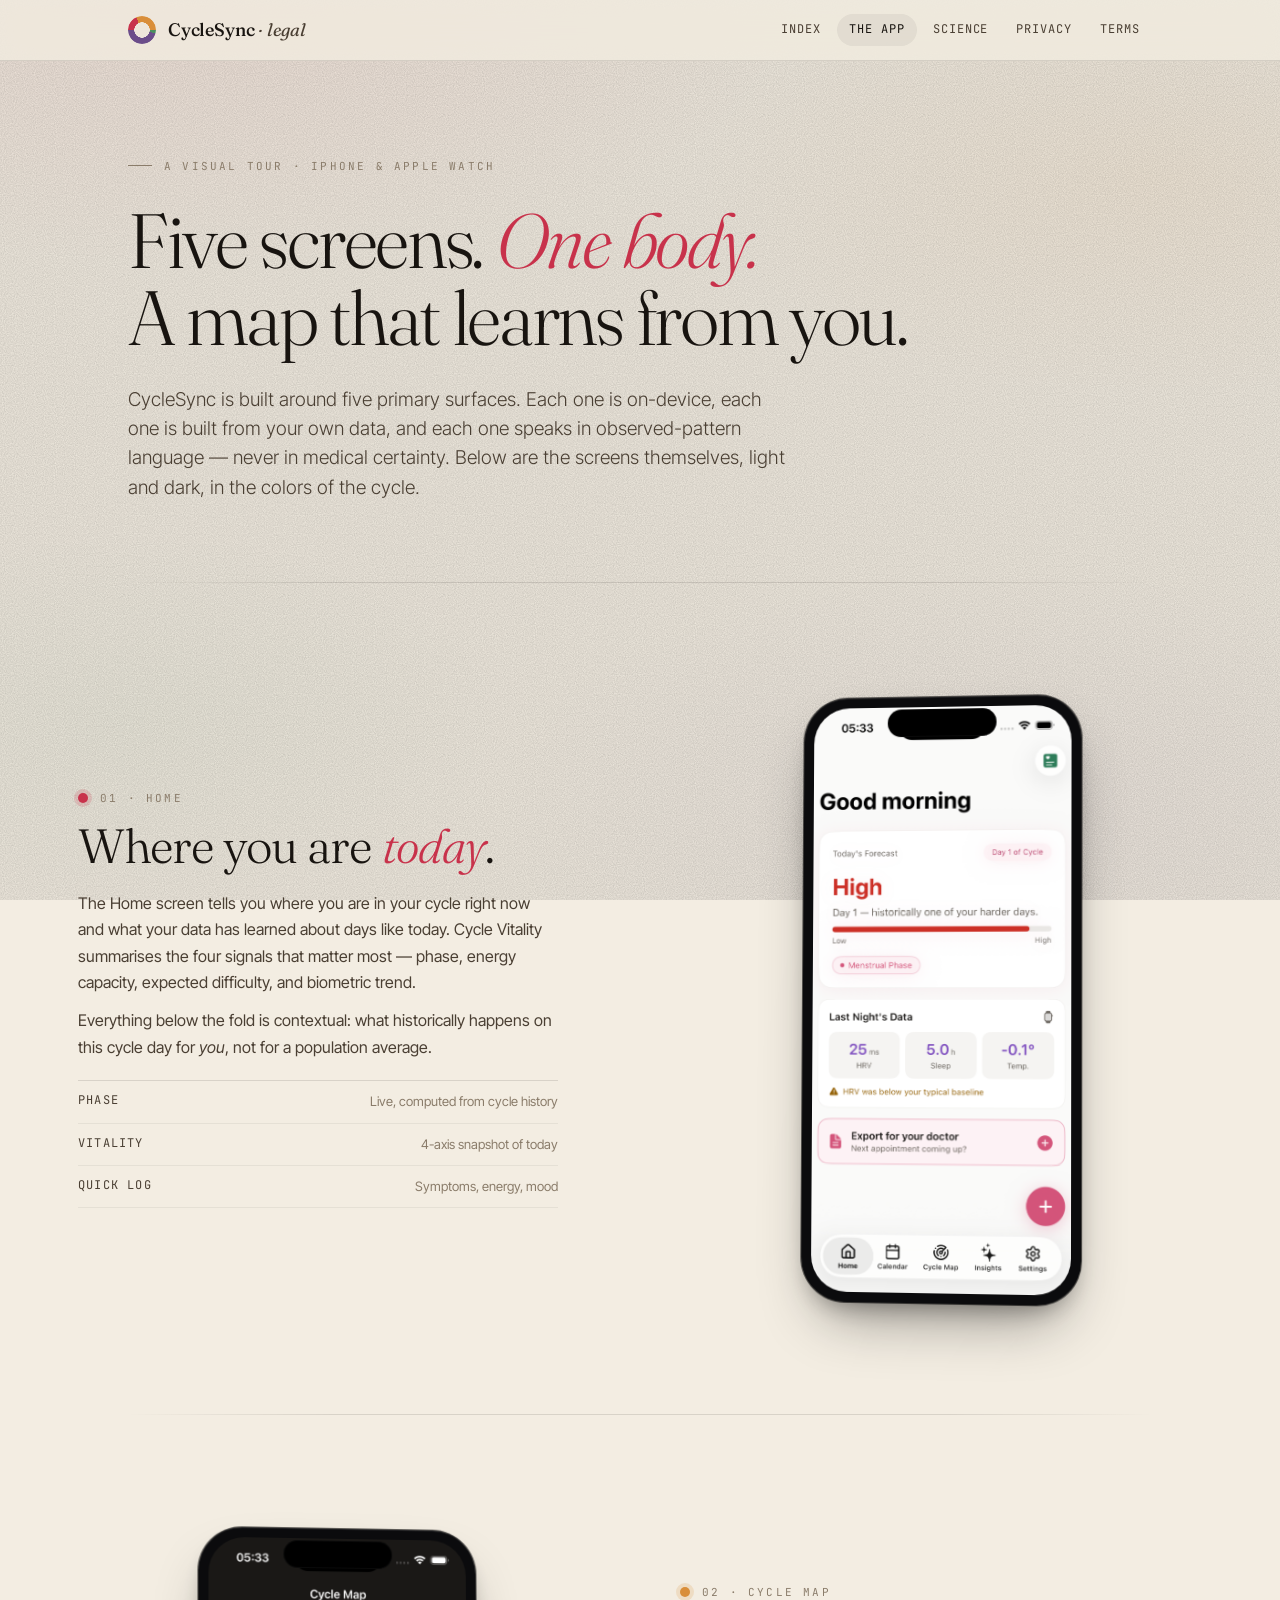
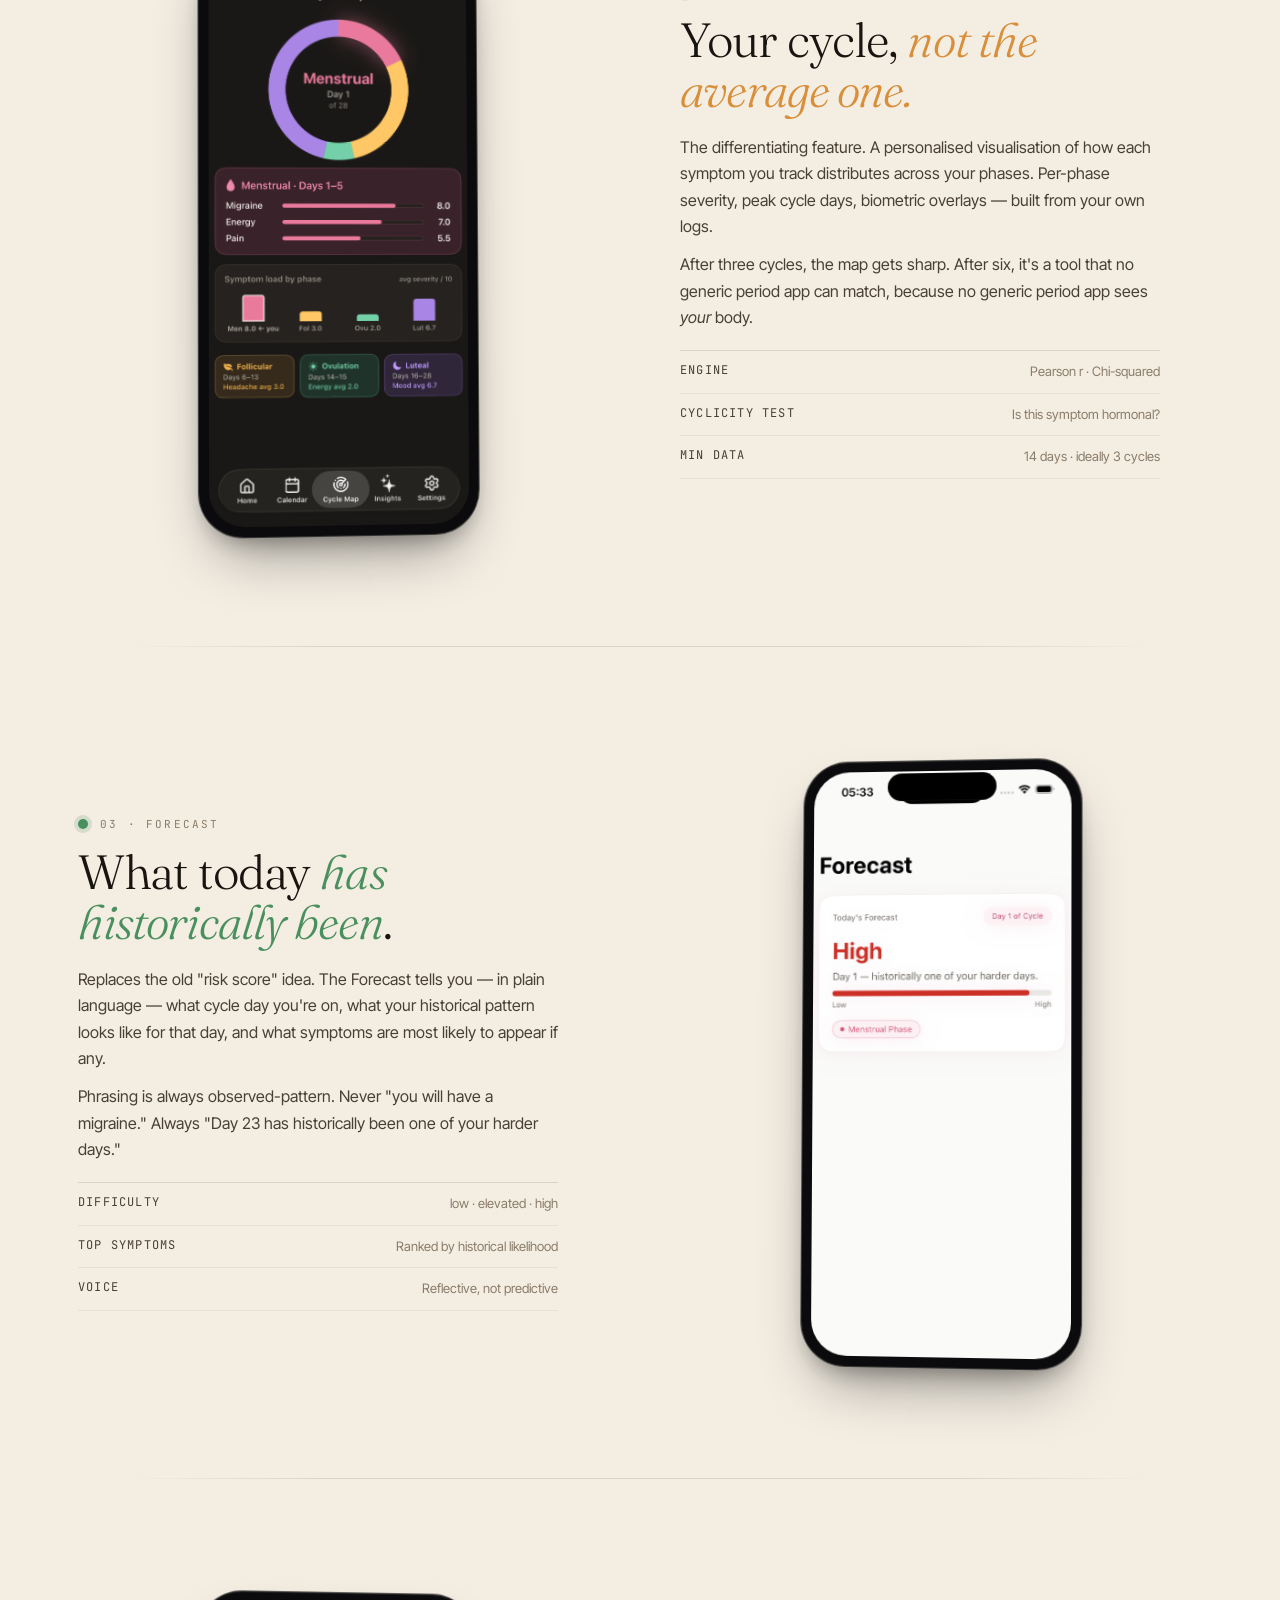
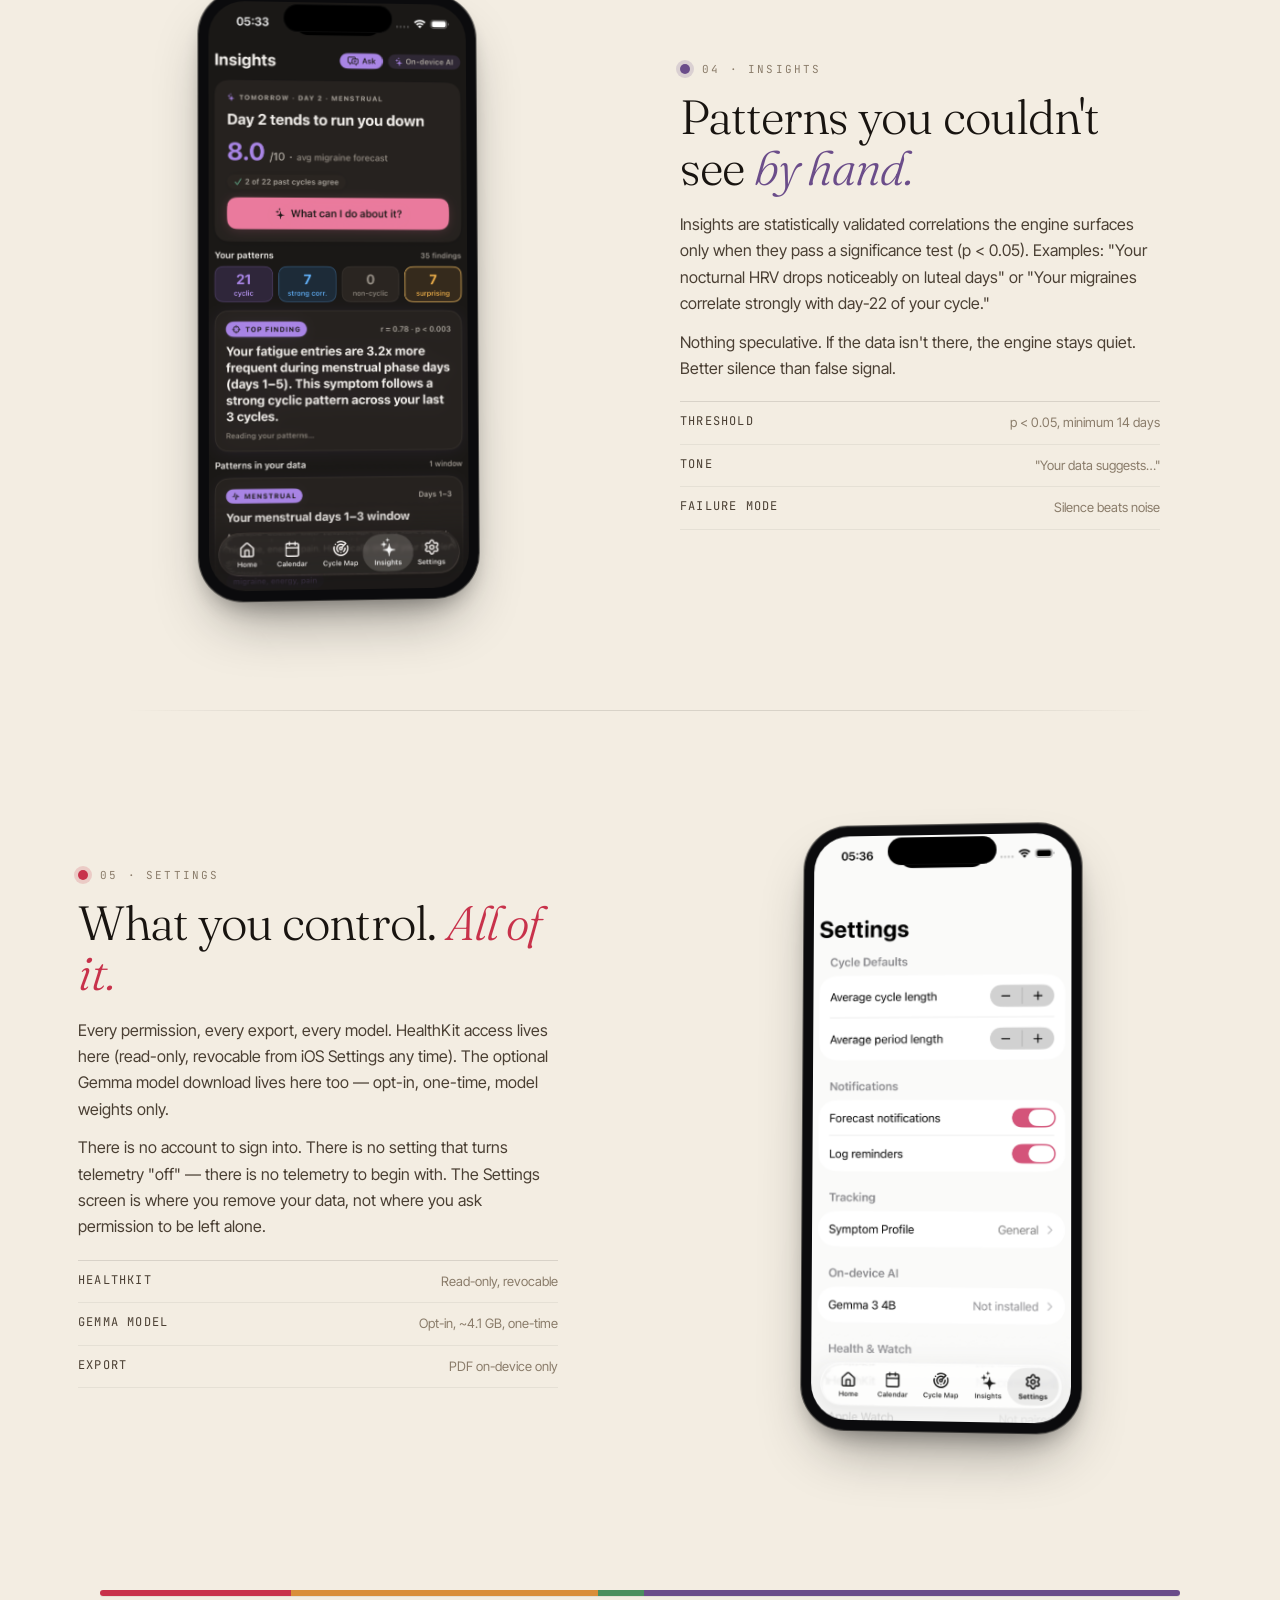
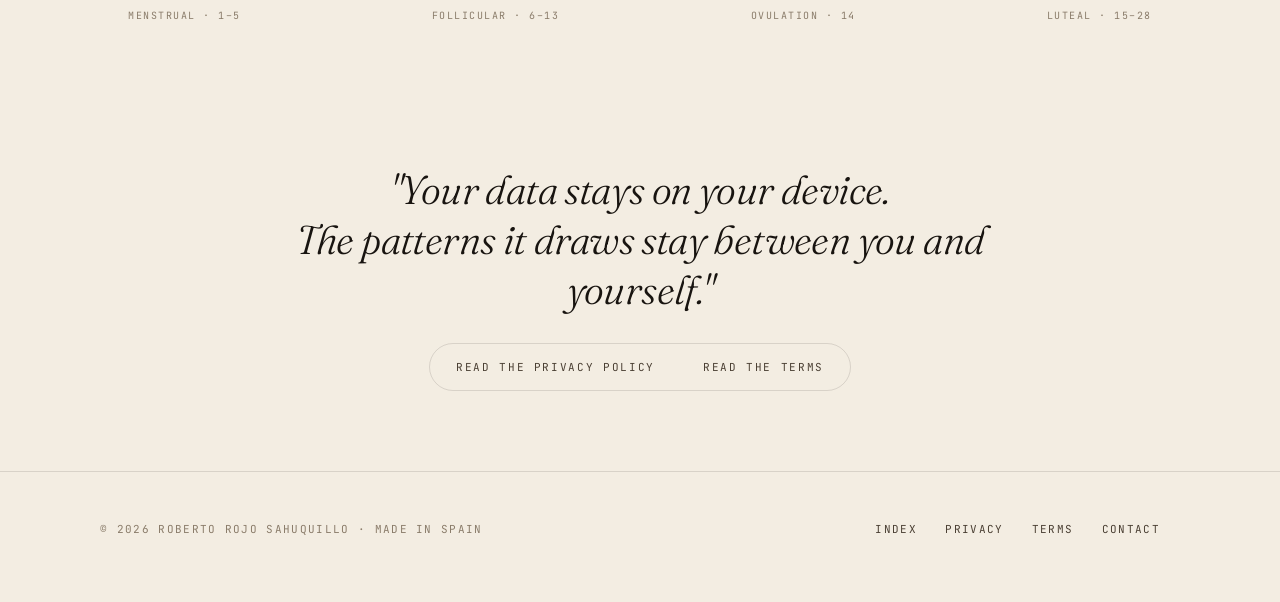
==== app/index.html @ a998978b "Add /app/ tour with screenshots and /science/ data page - /app/: 5 device-framed screens (Home, Cycl" ====
<!doctype html>
<html lang="en">
<head>
<meta charset="utf-8">
<meta name="viewport" content="width=device-width, initial-scale=1">
<title>The App · CycleSync</title>
<meta name="description" content="A visual tour of CycleSync — a private-by-default menstrual cycle wellness app for iPhone and Apple Watch. Home, Cycle Map, Forecast, Insights, Settings.">
<link rel="icon" href="data:image/svg+xml,%3Csvg xmlns='http://www.w3.org/2000/svg' viewBox='0 0 100 100'%3E%3Ccircle cx='50' cy='50' r='42' fill='none' stroke='%23c8324b' stroke-width='14' stroke-dasharray='66 198'/%3E%3C/svg%3E">
<link rel="stylesheet" href="../assets/style.css">
<style>
  /* page-local layout for the gallery */
  .app-hero {
    max-width: 1080px;
    margin: 0 auto;
    padding: 96px 28px 48px;
  }
  .app-hero h1 {
    font-family: var(--font-display);
    font-weight: 300;
    font-size: clamp(44px, 6vw, 80px);
    line-height: 1.0;
    letter-spacing: -0.03em;
    margin: 28px 0 28px;
  }
  .app-hero h1 em { font-style: italic; color: var(--accent); }
  .app-hero-lede {
    font-size: 19px;
    line-height: 1.55;
    color: var(--ink-soft);
    max-width: 660px;
    font-weight: 300;
  }

  /* Each screen block: text + device frame side-by-side, alternating */
  .screen-block {
    max-width: 1180px;
    margin: 0 auto;
    padding: 80px 28px;
    display: grid;
    grid-template-columns: 1fr 1fr;
    gap: 80px;
    align-items: center;
  }
  .screen-block.reverse .screen-text { order: 2; }
  .screen-block.reverse .screen-device { order: 1; }
  @media (max-width: 860px) {
    .screen-block, .screen-block.reverse {
      grid-template-columns: 1fr;
      gap: 40px;
      padding: 48px 28px;
    }
    .screen-block.reverse .screen-text,
    .screen-block.reverse .screen-device { order: unset; }
  }
  .screen-text { max-width: 480px; }
  .screen-num {
    font-family: var(--font-mono);
    font-size: 11px;
    text-transform: uppercase;
    letter-spacing: 0.2em;
    color: var(--ink-faint);
    margin-bottom: 14px;
    display: flex;
    align-items: center;
    gap: 12px;
  }
  .screen-num::before {
    content: '';
    width: 10px; height: 10px;
    border-radius: 50%;
    background: var(--phase, var(--accent));
    box-shadow: 0 0 0 4px color-mix(in srgb, var(--phase, var(--accent)) 18%, transparent);
  }
  .screen-text h2 {
    font-family: var(--font-display);
    font-weight: 300;
    font-size: clamp(32px, 4vw, 48px);
    line-height: 1.05;
    letter-spacing: -0.02em;
    margin-bottom: 18px;
    color: var(--ink);
  }
  .screen-text h2 em { font-style: italic; color: var(--phase, var(--accent)); }
  .screen-text p {
    color: var(--ink-soft);
    font-size: 16px;
    line-height: 1.65;
    margin-bottom: 12px;
  }
  .screen-text .feature-list {
    list-style: none;
    margin-top: 20px;
    padding: 0;
    border-top: 1px solid var(--rule);
  }
  .screen-text .feature-list li {
    padding: 10px 0;
    border-bottom: 1px solid var(--rule-soft);
    font-family: var(--font-mono);
    font-size: 12px;
    text-transform: uppercase;
    letter-spacing: 0.1em;
    color: var(--ink-soft);
    display: flex;
    justify-content: space-between;
    gap: 12px;
  }
  .screen-text .feature-list li span:last-child {
    color: var(--ink-faint);
    text-transform: none;
    letter-spacing: 0;
    font-family: var(--font-body);
    font-size: 13px;
    text-align: right;
  }

  /* iPhone-ish bezel — generated entirely with CSS, no asset dependency */
  .screen-device {
    display: flex;
    justify-content: center;
    perspective: 1800px;
  }
  .device-frame {
    --w: 280px;
    width: var(--w);
    aspect-ratio: 1179 / 2556;
    background: #0b0b0d;
    border-radius: 44px;
    padding: 10px;
    box-shadow:
      0 1px 0 rgba(255,255,255,0.08) inset,
      0 0 0 1px rgba(0,0,0,0.6),
      0 30px 60px -20px rgba(0,0,0,0.45),
      0 12px 24px -10px rgba(0,0,0,0.35);
    position: relative;
    transform: rotateY(-6deg) rotateX(2deg);
    transition: transform 0.6s cubic-bezier(.2,.8,.2,1);
  }
  .screen-block.reverse .device-frame {
    transform: rotateY(6deg) rotateX(2deg);
  }
  .device-frame:hover { transform: rotateY(0) rotateX(0) translateY(-4px); }
  .device-frame::before {
    content: '';
    position: absolute;
    top: 12px; left: 50%;
    transform: translateX(-50%);
    width: 110px; height: 28px;
    background: #000;
    border-radius: 999px;
    z-index: 2;
    box-shadow: 0 0 0 1px rgba(255,255,255,0.04) inset;
  }
  .device-frame img {
    width: 100%;
    height: 100%;
    border-radius: 36px;
    display: block;
    object-fit: cover;
  }
  @media (max-width: 600px) {
    .device-frame { --w: 220px; }
  }

  /* Section dividers */
  .section-divider {
    max-width: 1080px;
    margin: 32px auto;
    padding: 0 28px;
  }
  .section-divider .rule {
    height: 1px;
    background: linear-gradient(to right,
      transparent,
      var(--rule) 20%,
      var(--rule) 80%,
      transparent);
  }

  /* Closing card */
  .closing {
    max-width: 760px;
    margin: 80px auto 0;
    padding: 60px 28px 0;
    text-align: center;
  }
  .closing h2 {
    font-family: var(--font-display);
    font-weight: 300;
    font-style: italic;
    font-size: clamp(28px, 4vw, 40px);
    line-height: 1.25;
    letter-spacing: -0.015em;
    color: var(--ink);
    margin-bottom: 28px;
  }
  .closing .links {
    display: inline-flex;
    gap: 4px;
    border: 1px solid var(--rule);
    border-radius: 999px;
    padding: 4px;
  }
  .closing .links a {
    padding: 10px 22px;
    text-decoration: none;
    color: var(--ink-soft);
    font-family: var(--font-mono);
    font-size: 11px;
    text-transform: uppercase;
    letter-spacing: 0.15em;
    border-radius: 999px;
    transition: background 0.2s, color 0.2s;
  }
  .closing .links a:hover {
    background: var(--ink);
    color: var(--paper);
  }
</style>
</head>
<body>

<header class="topbar">
  <div class="topbar-inner">
    <a href="../" class="brand">
      <span class="brand-mark"></span>
      <span class="brand-name">CycleSync <em>· legal</em></span>
    </a>
    <nav class="topnav">
      <a href="../">Index</a>
      <a href="../app/" class="active">The App</a>
      <a href="../science/">Science</a>
      <a href="../privacy/">Privacy</a>
      <a href="../terms/">Terms</a>
    </nav>
  </div>
</header>

<main>

  <section class="app-hero">
    <div class="hero-eyebrow">A visual tour · iPhone &amp; Apple Watch</div>
    <h1>Five screens. <em>One body.</em><br>A map that learns from you.</h1>
    <p class="app-hero-lede">
      CycleSync is built around five primary surfaces. Each one is on-device, each one is built from your own data, and each one speaks in observed-pattern language — never in medical certainty. Below are the screens themselves, light and dark, in the colors of the cycle.
    </p>
  </section>

  <div class="section-divider"><div class="rule"></div></div>

  <!-- 01 HOME -->
  <section class="screen-block" style="--phase: var(--menstrual);">
    <div class="screen-text">
      <div class="screen-num">01 · Home</div>
      <h2>Where you are <em>today</em>.</h2>
      <p>
        The Home screen tells you where you are in your cycle right now and what your data has learned about days like today. Cycle Vitality summarises the four signals that matter most — phase, energy capacity, expected difficulty, and biometric trend.
      </p>
      <p>
        Everything below the fold is contextual: what historically happens on this cycle day for <em>you</em>, not for a population average.
      </p>
      <ul class="feature-list">
        <li><span>Phase</span><span>Live, computed from cycle history</span></li>
        <li><span>Vitality</span><span>4-axis snapshot of today</span></li>
        <li><span>Quick log</span><span>Symptoms, energy, mood</span></li>
      </ul>
    </div>
    <div class="screen-device">
      <div class="device-frame"><img src="../assets/screens/home-light.png" alt="CycleSync Home screen, light mode" loading="lazy"></div>
    </div>
  </section>

  <div class="section-divider"><div class="rule"></div></div>

  <!-- 02 CYCLE MAP -->
  <section class="screen-block reverse" style="--phase: var(--follicular);">
    <div class="screen-text">
      <div class="screen-num">02 · Cycle Map</div>
      <h2>Your cycle, <em>not the average one.</em></h2>
      <p>
        The differentiating feature. A personalised visualisation of how each symptom you track distributes across your phases. Per-phase severity, peak cycle days, biometric overlays — built from your own logs.
      </p>
      <p>
        After three cycles, the map gets sharp. After six, it's a tool that no generic period app can match, because no generic period app sees <em>your</em> body.
      </p>
      <ul class="feature-list">
        <li><span>Engine</span><span>Pearson r &middot; Chi-squared</span></li>
        <li><span>Cyclicity test</span><span>Is this symptom hormonal?</span></li>
        <li><span>Min data</span><span>14 days &middot; ideally 3 cycles</span></li>
      </ul>
    </div>
    <div class="screen-device">
      <div class="device-frame"><img src="../assets/screens/cyclemap-dark.png" alt="CycleSync Cycle Map, dark mode" loading="lazy"></div>
    </div>
  </section>

  <div class="section-divider"><div class="rule"></div></div>

  <!-- 03 FORECAST -->
  <section class="screen-block" style="--phase: var(--ovulation);">
    <div class="screen-text">
      <div class="screen-num">03 · Forecast</div>
      <h2>What today <em>has historically been</em>.</h2>
      <p>
        Replaces the old "risk score" idea. The Forecast tells you — in plain language — what cycle day you're on, what your historical pattern looks like for that day, and what symptoms are most likely to appear if any.
      </p>
      <p>
        Phrasing is always observed-pattern. Never "you will have a migraine." Always "Day 23 has historically been one of your harder days."
      </p>
      <ul class="feature-list">
        <li><span>Difficulty</span><span>low &middot; elevated &middot; high</span></li>
        <li><span>Top symptoms</span><span>Ranked by historical likelihood</span></li>
        <li><span>Voice</span><span>Reflective, not predictive</span></li>
      </ul>
    </div>
    <div class="screen-device">
      <div class="device-frame"><img src="../assets/screens/forecast-light.png" alt="CycleSync Forecast, light mode" loading="lazy"></div>
    </div>
  </section>

  <div class="section-divider"><div class="rule"></div></div>

  <!-- 04 INSIGHTS -->
  <section class="screen-block reverse" style="--phase: var(--luteal);">
    <div class="screen-text">
      <div class="screen-num">04 · Insights</div>
      <h2>Patterns you couldn't see <em>by hand.</em></h2>
      <p>
        Insights are statistically validated correlations the engine surfaces only when they pass a significance test (p &lt; 0.05). Examples: "Your nocturnal HRV drops noticeably on luteal days" or "Your migraines correlate strongly with day-22 of your cycle."
      </p>
      <p>
        Nothing speculative. If the data isn't there, the engine stays quiet. Better silence than false signal.
      </p>
      <ul class="feature-list">
        <li><span>Threshold</span><span>p &lt; 0.05, minimum 14 days</span></li>
        <li><span>Tone</span><span>"Your data suggests…"</span></li>
        <li><span>Failure mode</span><span>Silence beats noise</span></li>
      </ul>
    </div>
    <div class="screen-device">
      <div class="device-frame"><img src="../assets/screens/insights-dark.png" alt="CycleSync Insights, dark mode" loading="lazy"></div>
    </div>
  </section>

  <div class="section-divider"><div class="rule"></div></div>

  <!-- 05 SETTINGS -->
  <section class="screen-block" style="--phase: var(--menstrual);">
    <div class="screen-text">
      <div class="screen-num">05 · Settings</div>
      <h2>What you control. <em>All of it.</em></h2>
      <p>
        Every permission, every export, every model. HealthKit access lives here (read-only, revocable from iOS Settings any time). The optional Gemma model download lives here too — opt-in, one-time, model weights only.
      </p>
      <p>
        There is no account to sign into. There is no setting that turns telemetry "off" — there is no telemetry to begin with. The Settings screen is where you remove your data, not where you ask permission to be left alone.
      </p>
      <ul class="feature-list">
        <li><span>HealthKit</span><span>Read-only, revocable</span></li>
        <li><span>Gemma model</span><span>Opt-in, ~4.1 GB, one-time</span></li>
        <li><span>Export</span><span>PDF on-device only</span></li>
      </ul>
    </div>
    <div class="screen-device">
      <div class="device-frame"><img src="../assets/screens/settings-light.png" alt="CycleSync Settings, light mode" loading="lazy"></div>
    </div>
  </section>

  <div class="phase-strip" style="max-width: 1080px; margin: 80px auto 0;">
    <span title="Menstrual"></span>
    <span title="Follicular"></span>
    <span title="Ovulation"></span>
    <span title="Luteal"></span>
  </div>
  <div class="phase-legend" style="max-width: 1080px; margin: 12px auto 0; padding: 0 28px;">
    <span>Menstrual · 1–5</span>
    <span>Follicular · 6–13</span>
    <span>Ovulation · 14</span>
    <span>Luteal · 15–28</span>
  </div>

  <section class="closing">
    <h2>"Your data stays on your device. <br>The patterns it draws stay between you and yourself."</h2>
    <div class="links">
      <a href="../privacy/">Read the Privacy Policy</a>
      <a href="../terms/">Read the Terms</a>
    </div>
  </section>

</main>

<footer class="site-footer">
  <div class="footer-inner">
    <div>&copy; 2026 Roberto Rojo Sahuquillo &middot; Made in Spain</div>
    <div>
      <a href="../">Index</a>
      <a href="../privacy/">Privacy</a>
      <a href="../terms/">Terms</a>
      <a href="mailto:rrojo.va@gmail.com">Contact</a>
    </div>
  </div>
</footer>

</body>
</html>
---- assets/style.css ----
/* ─────────────────────────────────────────────────────────
   CycleSync Legal — editorial cycle aesthetic
   Fraunces (display) · Inter Tight (body) · JBM (mono)
   Phase palette: menstrual / follicular / ovulation / luteal
   ───────────────────────────────────────────────────────── */

@import url('https://fonts.googleapis.com/css2?family=Fraunces:ital,opsz,wght@0,9..144,300;0,9..144,400;0,9..144,500;0,9..144,700;1,9..144,400&family=Inter+Tight:wght@300;400;500;600&family=JetBrains+Mono:wght@400;500&display=swap');

:root {
  /* Phase palette */
  --menstrual: #c8324b;
  --follicular: #d98e3a;
  --ovulation: #4a8f5e;
  --luteal: #6b4d8a;

  /* Paper */
  --paper: #f3ede2;
  --paper-deep: #ebe2d2;
  --ink: #181410;
  --ink-soft: #4a3f33;
  --ink-faint: #8a7c6a;
  --rule: rgba(24, 20, 16, 0.12);
  --rule-soft: rgba(24, 20, 16, 0.06);

  /* Accent */
  --accent: var(--menstrual);
  --highlight: rgba(200, 50, 75, 0.08);

  --font-display: 'Fraunces', 'Times New Roman', serif;
  --font-body: 'Inter Tight', system-ui, sans-serif;
  --font-mono: 'JetBrains Mono', 'SF Mono', Menlo, monospace;

  --maxw: 720px;
}

@media (prefers-color-scheme: dark) {
  :root {
    --paper: #15110d;
    --paper-deep: #0f0c09;
    --ink: #f3ede2;
    --ink-soft: #c9bfae;
    --ink-faint: #7d7062;
    --rule: rgba(243, 237, 226, 0.14);
    --rule-soft: rgba(243, 237, 226, 0.06);
    --highlight: rgba(216, 142, 58, 0.12);
    --accent: #e8a063;
  }
}

* { box-sizing: border-box; margin: 0; padding: 0; }

html { scroll-behavior: smooth; -webkit-text-size-adjust: 100%; }

body {
  font-family: var(--font-body);
  font-weight: 400;
  font-size: 17px;
  line-height: 1.65;
  color: var(--ink);
  background: var(--paper);
  background-image:
    radial-gradient(ellipse 80% 50% at 15% 0%, rgba(200, 50, 75, 0.06), transparent 60%),
    radial-gradient(ellipse 60% 40% at 90% 20%, rgba(217, 142, 58, 0.06), transparent 60%),
    radial-gradient(ellipse 70% 45% at 80% 90%, rgba(107, 77, 138, 0.05), transparent 60%),
    radial-gradient(ellipse 50% 35% at 10% 80%, rgba(74, 143, 94, 0.04), transparent 60%);
  background-attachment: fixed;
  min-height: 100vh;
  overflow-x: hidden;
  position: relative;
}

/* paper grain */
body::before {
  content: '';
  position: fixed;
  inset: 0;
  pointer-events: none;
  z-index: 1;
  opacity: 0.35;
  background-image: url("data:image/svg+xml;utf8,<svg xmlns='http://www.w3.org/2000/svg' width='160' height='160'><filter id='n'><feTurbulence type='fractalNoise' baseFrequency='0.9' numOctaves='2' stitchTiles='stitch'/><feColorMatrix values='0 0 0 0 0 0 0 0 0 0 0 0 0 0 0 0 0 0 0.5 0'/></filter><rect width='100%' height='100%' filter='url(%23n)'/></svg>");
  mix-blend-mode: multiply;
}

@media (prefers-color-scheme: dark) {
  body::before { mix-blend-mode: screen; opacity: 0.25; }
}

main, header, footer { position: relative; z-index: 2; }

/* ─── Top bar ─── */
.topbar {
  position: sticky;
  top: 0;
  z-index: 10;
  backdrop-filter: blur(12px) saturate(140%);
  -webkit-backdrop-filter: blur(12px) saturate(140%);
  background: color-mix(in srgb, var(--paper) 78%, transparent);
  border-bottom: 1px solid var(--rule);
}
.topbar-inner {
  max-width: 1080px;
  margin: 0 auto;
  padding: 14px 28px;
  display: flex;
  align-items: center;
  justify-content: space-between;
  gap: 24px;
}
.brand {
  display: flex;
  align-items: center;
  gap: 12px;
  text-decoration: none;
  color: var(--ink);
}
.brand-mark {
  width: 28px;
  height: 28px;
  position: relative;
  display: inline-flex;
  align-items: center;
  justify-content: center;
}
.brand-mark::before {
  content: '';
  position: absolute;
  inset: 0;
  border-radius: 50%;
  background: conic-gradient(
    from -90deg,
    var(--menstrual) 0% 18%,
    var(--follicular) 18% 50%,
    var(--ovulation) 50% 54%,
    var(--luteal) 54% 100%
  );
  -webkit-mask: radial-gradient(circle, transparent 38%, #000 40%);
          mask: radial-gradient(circle, transparent 38%, #000 40%);
}
.brand-name {
  font-family: var(--font-display);
  font-weight: 500;
  font-size: 18px;
  letter-spacing: -0.01em;
}
.brand-name em {
  font-style: italic;
  font-weight: 400;
  color: var(--ink-soft);
}
.topnav {
  display: flex;
  gap: 4px;
  font-family: var(--font-mono);
  font-size: 12px;
  text-transform: uppercase;
  letter-spacing: 0.08em;
}
.topnav a {
  color: var(--ink-soft);
  text-decoration: none;
  padding: 6px 12px;
  border-radius: 999px;
  transition: background 0.2s, color 0.2s;
}
.topnav a:hover { color: var(--ink); background: var(--rule-soft); }
.topnav a.active {
  color: var(--ink);
  background: var(--rule-soft);
}

/* ─── Hero (index only) ─── */
.hero {
  max-width: 1080px;
  margin: 0 auto;
  padding: 120px 28px 80px;
  position: relative;
}
.hero-eyebrow {
  font-family: var(--font-mono);
  font-size: 11px;
  text-transform: uppercase;
  letter-spacing: 0.2em;
  color: var(--ink-faint);
  margin-bottom: 28px;
  display: flex;
  align-items: center;
  gap: 12px;
}
.hero-eyebrow::before {
  content: '';
  width: 24px;
  height: 1px;
  background: var(--ink-faint);
  display: inline-block;
}
.hero h1 {
  font-family: var(--font-display);
  font-weight: 300;
  font-size: clamp(48px, 7vw, 96px);
  line-height: 0.98;
  letter-spacing: -0.035em;
  color: var(--ink);
  margin-bottom: 32px;
  font-variation-settings: 'opsz' 144;
}
.hero h1 em {
  font-style: italic;
  font-weight: 400;
  color: var(--accent);
}
.hero-lede {
  font-size: 21px;
  line-height: 1.5;
  color: var(--ink-soft);
  max-width: 640px;
  font-weight: 300;
  margin-bottom: 56px;
}

.doc-grid {
  display: grid;
  grid-template-columns: repeat(2, 1fr);
  gap: 1px;
  background: var(--rule);
  border: 1px solid var(--rule);
  border-radius: 4px;
  overflow: hidden;
}
@media (max-width: 720px) {
  .doc-grid { grid-template-columns: 1fr; }
}
.doc-card {
  background: var(--paper);
  padding: 36px 32px;
  text-decoration: none;
  color: var(--ink);
  display: flex;
  flex-direction: column;
  gap: 14px;
  position: relative;
  transition: background 0.25s;
}
.doc-card:hover { background: var(--paper-deep); }
.doc-card:hover .doc-arrow { transform: translateX(4px); }
.doc-num {
  font-family: var(--font-mono);
  font-size: 11px;
  letter-spacing: 0.15em;
  color: var(--ink-faint);
  text-transform: uppercase;
}
.doc-title {
  font-family: var(--font-display);
  font-weight: 400;
  font-size: 32px;
  line-height: 1.05;
  letter-spacing: -0.02em;
}
.doc-title em { font-style: italic; color: var(--accent); }
.doc-desc {
  font-size: 14px;
  color: var(--ink-soft);
  margin-top: 4px;
  line-height: 1.55;
}
.doc-arrow {
  font-family: var(--font-mono);
  font-size: 12px;
  margin-top: 8px;
  color: var(--accent);
  transition: transform 0.25s;
  display: inline-block;
  letter-spacing: 0.1em;
  text-transform: uppercase;
}

/* phase strip */
.phase-strip {
  display: flex;
  height: 6px;
  margin: 80px 0 0;
  border-radius: 999px;
  overflow: hidden;
  box-shadow: 0 1px 0 var(--rule-soft);
}
.phase-strip span { flex: 1; }
.phase-strip span:nth-child(1) { background: var(--menstrual); flex: 5; }
.phase-strip span:nth-child(2) { background: var(--follicular); flex: 8; }
.phase-strip span:nth-child(3) { background: var(--ovulation); flex: 1.2; }
.phase-strip span:nth-child(4) { background: var(--luteal); flex: 14; }
.phase-legend {
  display: flex;
  justify-content: space-between;
  font-family: var(--font-mono);
  font-size: 10px;
  letter-spacing: 0.15em;
  text-transform: uppercase;
  color: var(--ink-faint);
  margin-top: 12px;
}

/* ─── Document layout ─── */
.doc-shell {
  max-width: 1080px;
  margin: 0 auto;
  padding: 64px 28px 120px;
  display: grid;
  grid-template-columns: 220px minmax(0, 1fr);
  gap: 64px;
}
@media (max-width: 900px) {
  .doc-shell { grid-template-columns: 1fr; gap: 32px; padding-top: 40px; }
  .doc-toc { position: static; max-height: none; }
}

.doc-header {
  grid-column: 1 / -1;
  border-bottom: 1px solid var(--rule);
  padding-bottom: 36px;
  margin-bottom: 24px;
  display: flex;
  align-items: flex-end;
  justify-content: space-between;
  gap: 24px;
  flex-wrap: wrap;
}
.doc-header-left { flex: 1; min-width: 280px; }
.doc-kicker {
  font-family: var(--font-mono);
  font-size: 11px;
  letter-spacing: 0.2em;
  text-transform: uppercase;
  color: var(--ink-faint);
  margin-bottom: 18px;
}
.doc-h1 {
  font-family: var(--font-display);
  font-weight: 300;
  font-size: clamp(40px, 6vw, 72px);
  line-height: 1.0;
  letter-spacing: -0.03em;
  color: var(--ink);
}
.doc-h1 em { font-style: italic; color: var(--accent); }

.doc-meta {
  font-family: var(--font-mono);
  font-size: 11px;
  color: var(--ink-faint);
  text-transform: uppercase;
  letter-spacing: 0.12em;
  text-align: right;
  line-height: 1.8;
}
.doc-meta strong { color: var(--ink-soft); font-weight: 500; }

/* lang tabs */
.lang-tabs {
  display: inline-flex;
  border: 1px solid var(--rule);
  border-radius: 999px;
  padding: 3px;
  background: color-mix(in srgb, var(--paper) 90%, transparent);
  margin-top: 24px;
  font-family: var(--font-mono);
  font-size: 11px;
  letter-spacing: 0.12em;
  text-transform: uppercase;
}
.lang-tabs button {
  background: transparent;
  border: 0;
  padding: 8px 18px;
  border-radius: 999px;
  color: var(--ink-faint);
  cursor: pointer;
  font: inherit;
  letter-spacing: inherit;
  text-transform: inherit;
  transition: background 0.2s, color 0.2s;
}
.lang-tabs button.active {
  background: var(--ink);
  color: var(--paper);
}
.lang-tabs button:not(.active):hover { color: var(--ink); }

/* TOC */
.doc-toc {
  position: sticky;
  top: 90px;
  align-self: start;
  max-height: calc(100vh - 110px);
  overflow-y: auto;
  font-size: 13px;
  border-left: 1px solid var(--rule);
  padding-left: 18px;
}
.doc-toc h4 {
  font-family: var(--font-mono);
  font-size: 10px;
  letter-spacing: 0.2em;
  text-transform: uppercase;
  color: var(--ink-faint);
  margin-bottom: 16px;
  font-weight: 500;
}
.doc-toc ol {
  list-style: none;
  counter-reset: toc;
}
.doc-toc li { counter-increment: toc; margin-bottom: 8px; }
.doc-toc a {
  color: var(--ink-soft);
  text-decoration: none;
  display: flex;
  gap: 10px;
  line-height: 1.4;
  padding: 4px 0;
  transition: color 0.2s;
}
.doc-toc a::before {
  content: counter(toc, decimal-leading-zero);
  font-family: var(--font-mono);
  font-size: 10px;
  color: var(--ink-faint);
  flex-shrink: 0;
  padding-top: 2px;
}
.doc-toc a:hover { color: var(--accent); }

/* article body */
.doc-body {
  max-width: var(--maxw);
  font-size: 17px;
  line-height: 1.7;
  color: var(--ink-soft);
}

.lang-section { display: none; }
.lang-section.active { display: block; }

.doc-body h2 {
  font-family: var(--font-display);
  font-weight: 400;
  font-size: 14px;
  letter-spacing: 0.25em;
  text-transform: uppercase;
  color: var(--ink-faint);
  margin: 56px 0 24px;
  padding-bottom: 12px;
  border-bottom: 1px solid var(--rule);
  font-style: italic;
}
.doc-body h2:first-child { margin-top: 0; }

.doc-body h3 {
  font-family: var(--font-display);
  font-weight: 400;
  font-size: 28px;
  line-height: 1.2;
  letter-spacing: -0.015em;
  color: var(--ink);
  margin: 48px 0 18px;
  scroll-margin-top: 100px;
  display: flex;
  align-items: baseline;
  gap: 16px;
}
.doc-body h3 .num {
  font-family: var(--font-mono);
  font-size: 12px;
  font-weight: 500;
  color: var(--accent);
  letter-spacing: 0.05em;
  flex-shrink: 0;
  width: 32px;
  text-align: right;
}

.doc-body p {
  margin-bottom: 18px;
}
.doc-body p:first-of-type::first-letter {
  display: none;
}

/* Drop cap on first paragraph after each h3 */
.doc-body h3 + p::first-letter {
  font-family: var(--font-display);
  font-weight: 400;
  font-style: italic;
  font-size: 3.6em;
  line-height: 0.85;
  float: left;
  padding: 6px 10px 0 0;
  color: var(--accent);
}

.doc-body ul {
  list-style: none;
  margin: 18px 0 24px;
  padding: 0;
}
.doc-body ul li {
  position: relative;
  padding-left: 24px;
  margin-bottom: 10px;
}
.doc-body ul li::before {
  content: '';
  position: absolute;
  left: 0;
  top: 12px;
  width: 12px;
  height: 1px;
  background: var(--accent);
}

.doc-body code, .doc-body p code {
  font-family: var(--font-mono);
  font-size: 0.88em;
  background: var(--highlight);
  padding: 2px 7px;
  border-radius: 3px;
  color: var(--ink);
  word-break: break-all;
}

.doc-body hr {
  border: 0;
  height: 1px;
  background: var(--rule);
  margin: 64px 0;
}

/* footnote box callout (used for medical disclaimer) */
.doc-body .callout {
  border-left: 2px solid var(--accent);
  padding: 16px 0 16px 22px;
  margin: 32px 0;
  font-style: italic;
  color: var(--ink-soft);
  background: linear-gradient(to right, var(--highlight), transparent);
}

/* ─── Footer ─── */
.site-footer {
  border-top: 1px solid var(--rule);
  padding: 48px 28px 64px;
  margin-top: 80px;
}
.footer-inner {
  max-width: 1080px;
  margin: 0 auto;
  display: flex;
  justify-content: space-between;
  align-items: center;
  flex-wrap: wrap;
  gap: 24px;
  font-family: var(--font-mono);
  font-size: 11px;
  text-transform: uppercase;
  letter-spacing: 0.12em;
  color: var(--ink-faint);
}
.footer-inner a {
  color: var(--ink-soft);
  text-decoration: none;
  margin-right: 20px;
  transition: color 0.2s;
}
.footer-inner a:hover { color: var(--accent); }

/* selection */
::selection { background: var(--accent); color: var(--paper); }

/* hover micro */
@media (hover: hover) {
  .doc-card::after {
    content: '';
    position: absolute;
    left: 0;
    bottom: 0;
    height: 2px;
    width: 0;
    background: var(--accent);
    transition: width 0.4s ease;
  }
  .doc-card:hover::after { width: 100%; }
}

/* Page intro animation */
@keyframes rise {
  from { opacity: 0; transform: translateY(12px); }
  to { opacity: 1; transform: translateY(0); }
}
.hero > * { animation: rise 0.7s ease both; }
.hero > *:nth-child(1) { animation-delay: 0.05s; }
.hero > *:nth-child(2) { animation-delay: 0.15s; }
.hero > *:nth-child(3) { animation-delay: 0.25s; }
.hero > *:nth-child(4) { animation-delay: 0.35s; }
.hero > *:nth-child(5) { animation-delay: 0.45s; }

.doc-header > * { animation: rise 0.6s ease both; }
.doc-body { animation: rise 0.7s ease both; animation-delay: 0.15s; }
.doc-toc { animation: rise 0.7s ease both; animation-delay: 0.2s; }

@media (prefers-reduced-motion: reduce) {
  *, *::before, *::after {
    animation-duration: 0.01ms !important;
    transition-duration: 0.01ms !important;
    scroll-behavior: auto !important;
  }
}
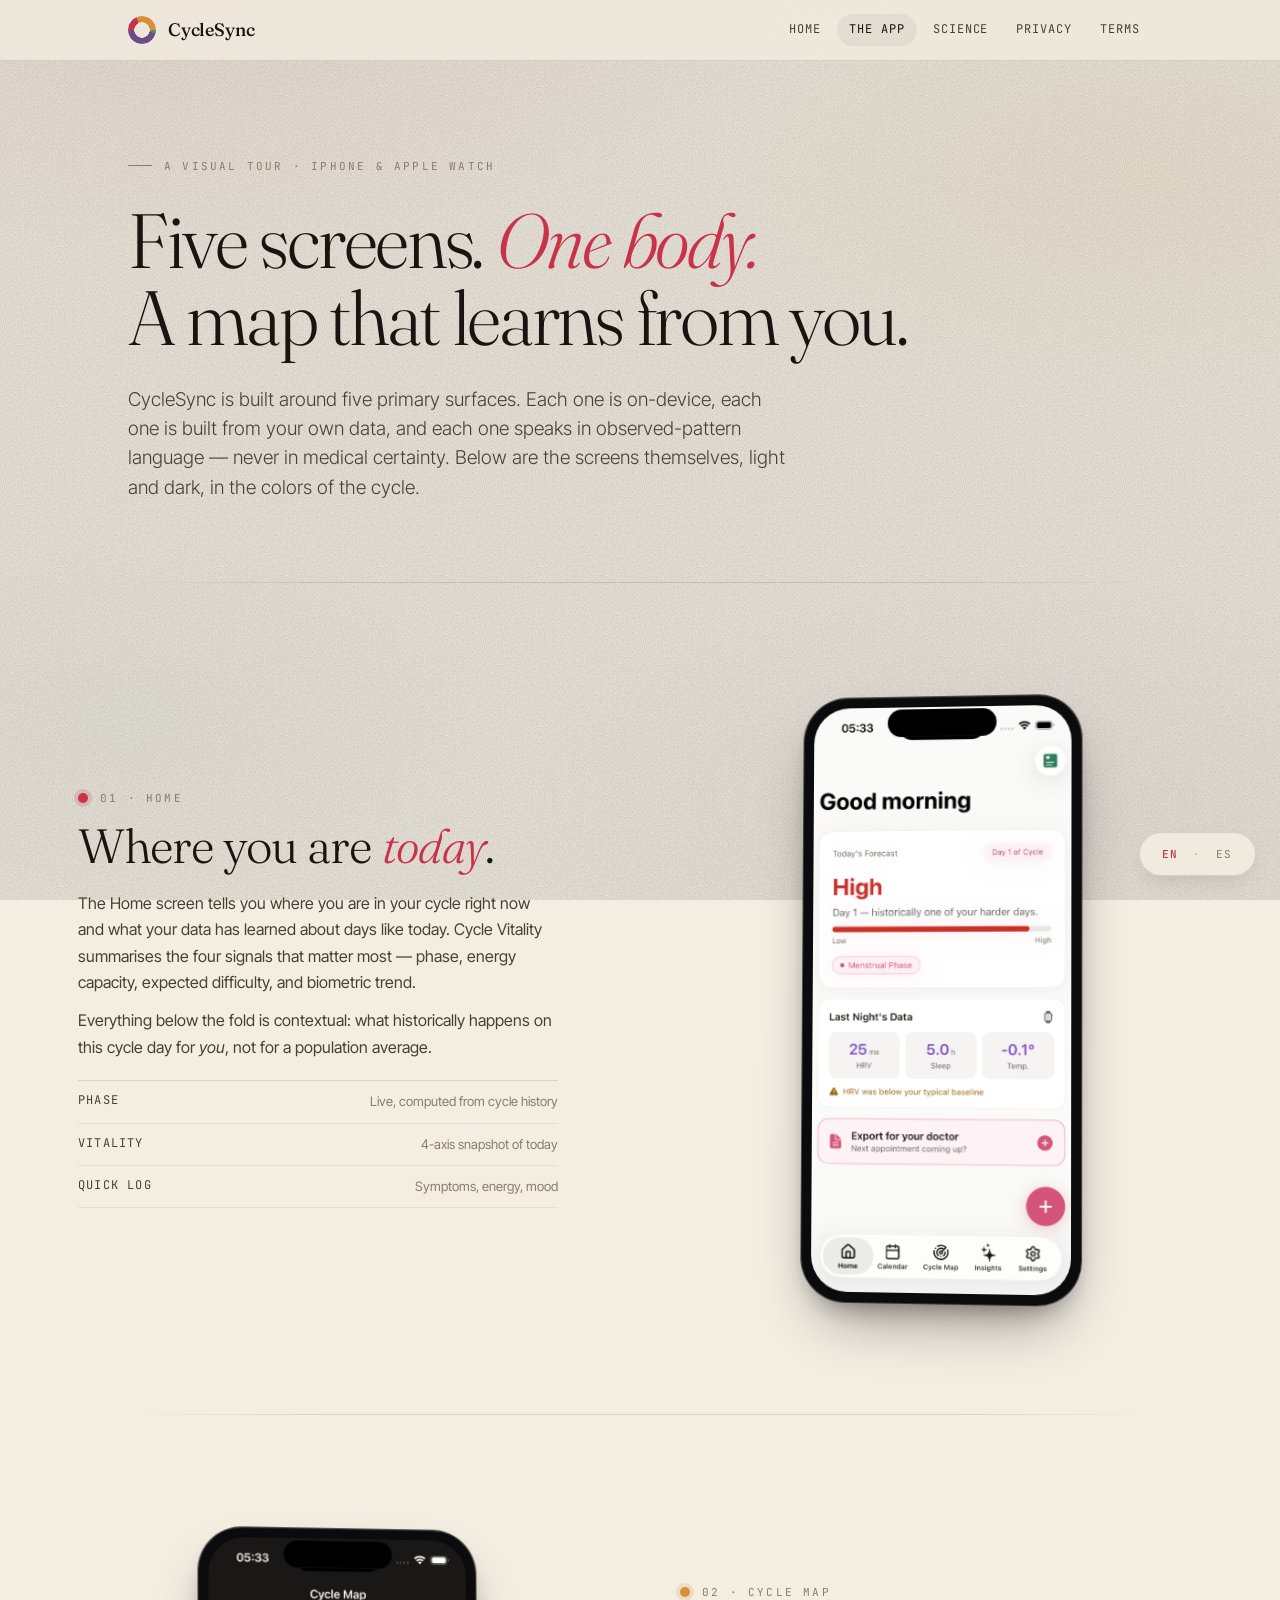
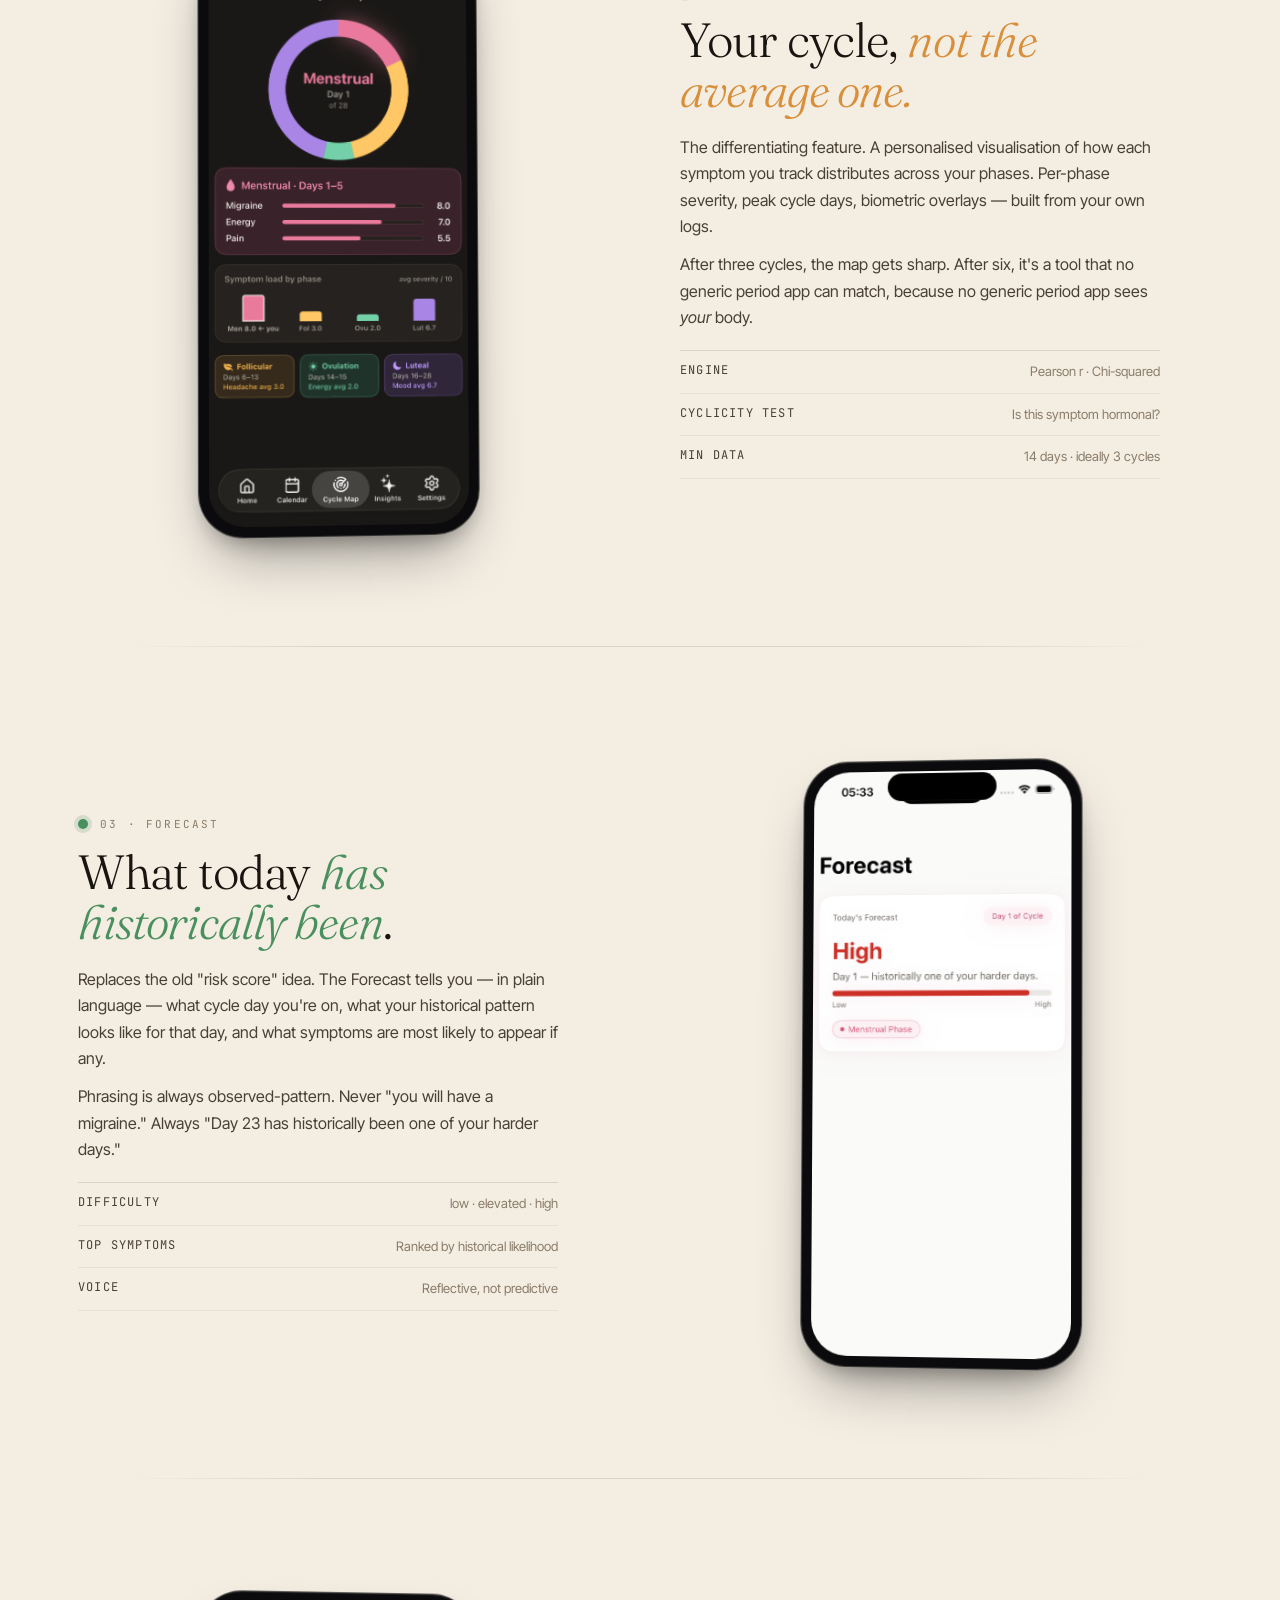
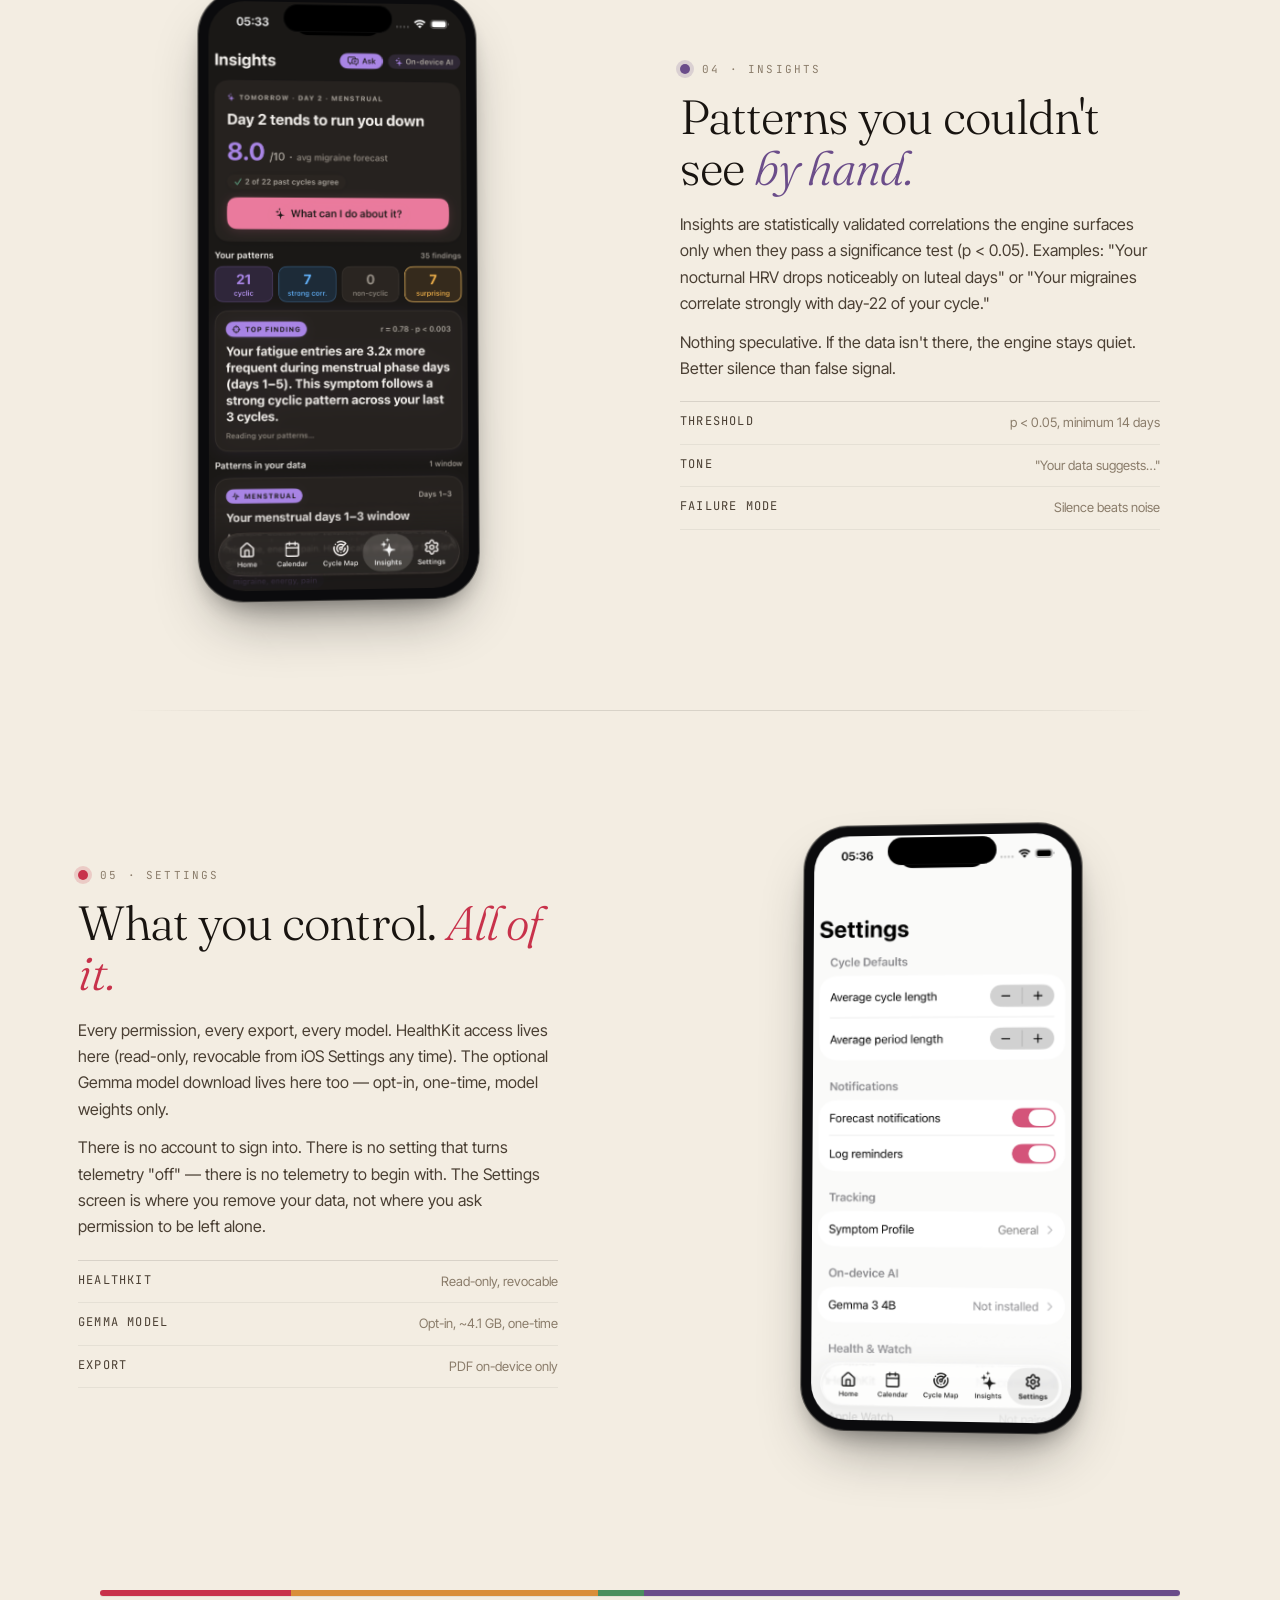
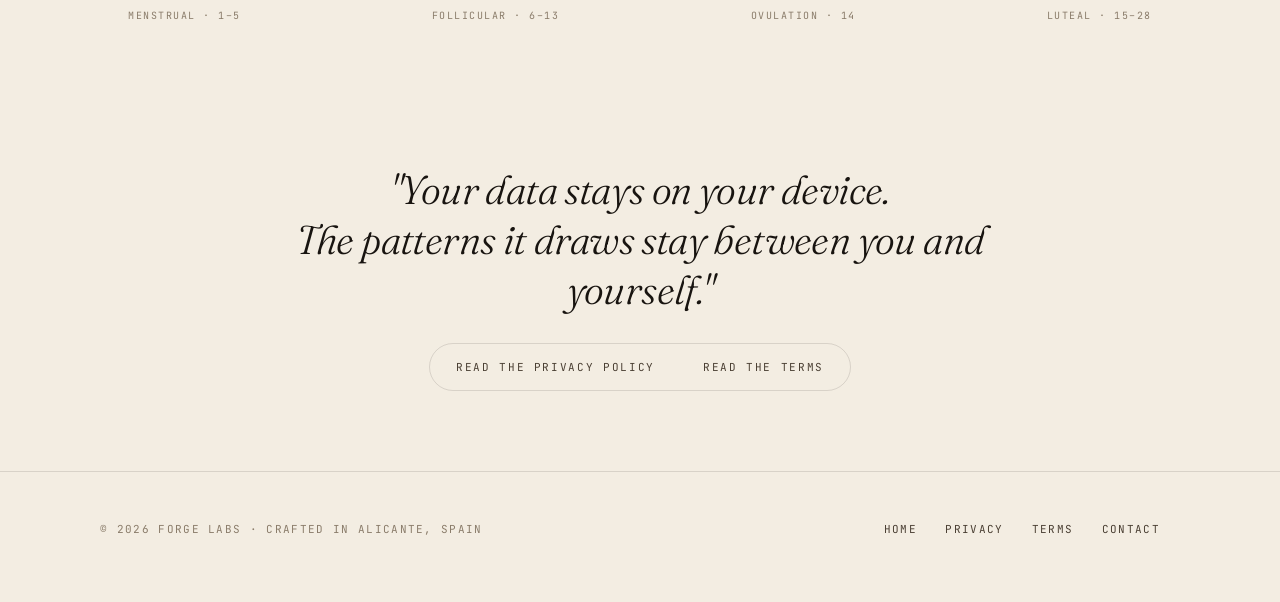
==== commit e09192b2: "Major upgrade: cinematic home, /science page, /app tour, global EN/ES toggle, Forge Labs branding Ho" ====
--- a/app/index.html
+++ b/app/index.html
@@ -3,219 +3,124 @@
 <head>
 <meta charset="utf-8">
 <meta name="viewport" content="width=device-width, initial-scale=1">
-<title>The App · CycleSync</title>
-<meta name="description" content="A visual tour of CycleSync — a private-by-default menstrual cycle wellness app for iPhone and Apple Watch. Home, Cycle Map, Forecast, Insights, Settings.">
+<title data-en="The App · CycleSync"
+       data-es="La App · CycleSync">The App · CycleSync</title>
+<meta name="description"
+      data-i18n-attr="content"
+      data-content-en="A visual tour of CycleSync — a private-by-default menstrual cycle wellness app for iPhone and Apple Watch. Home, Cycle Map, Forecast, Insights, Settings."
+      data-content-es="Un recorrido visual por CycleSync — la app de bienestar de ciclo menstrual para iPhone y Apple Watch, privada por defecto. Inicio, Mapa del Ciclo, Pronóstico, Insights, Ajustes."
+      content="A visual tour of CycleSync — a private-by-default menstrual cycle wellness app for iPhone and Apple Watch. Home, Cycle Map, Forecast, Insights, Settings.">
 <link rel="icon" href="data:image/svg+xml,%3Csvg xmlns='http://www.w3.org/2000/svg' viewBox='0 0 100 100'%3E%3Ccircle cx='50' cy='50' r='42' fill='none' stroke='%23c8324b' stroke-width='14' stroke-dasharray='66 198'/%3E%3C/svg%3E">
 <link rel="stylesheet" href="../assets/style.css">
 <style>
-  /* page-local layout for the gallery */
-  .app-hero {
-    max-width: 1080px;
-    margin: 0 auto;
-    padding: 96px 28px 48px;
-  }
+  .app-hero { max-width: 1080px; margin: 0 auto; padding: 96px 28px 48px; }
   .app-hero h1 {
-    font-family: var(--font-display);
-    font-weight: 300;
-    font-size: clamp(44px, 6vw, 80px);
-    line-height: 1.0;
-    letter-spacing: -0.03em;
-    margin: 28px 0 28px;
+    font-family: var(--font-display); font-weight: 300;
+    font-size: clamp(44px, 6vw, 80px); line-height: 1.0;
+    letter-spacing: -0.03em; margin: 28px 0 28px;
   }
   .app-hero h1 em { font-style: italic; color: var(--accent); }
   .app-hero-lede {
-    font-size: 19px;
-    line-height: 1.55;
-    color: var(--ink-soft);
-    max-width: 660px;
-    font-weight: 300;
-  }
-
-  /* Each screen block: text + device frame side-by-side, alternating */
+    font-size: 19px; line-height: 1.55; color: var(--ink-soft);
+    max-width: 660px; font-weight: 300;
+  }
   .screen-block {
-    max-width: 1180px;
-    margin: 0 auto;
-    padding: 80px 28px;
-    display: grid;
-    grid-template-columns: 1fr 1fr;
-    gap: 80px;
-    align-items: center;
+    max-width: 1180px; margin: 0 auto; padding: 80px 28px;
+    display: grid; grid-template-columns: 1fr 1fr;
+    gap: 80px; align-items: center;
   }
   .screen-block.reverse .screen-text { order: 2; }
   .screen-block.reverse .screen-device { order: 1; }
   @media (max-width: 860px) {
     .screen-block, .screen-block.reverse {
-      grid-template-columns: 1fr;
-      gap: 40px;
-      padding: 48px 28px;
+      grid-template-columns: 1fr; gap: 40px; padding: 48px 28px;
     }
     .screen-block.reverse .screen-text,
     .screen-block.reverse .screen-device { order: unset; }
   }
   .screen-text { max-width: 480px; }
   .screen-num {
-    font-family: var(--font-mono);
-    font-size: 11px;
-    text-transform: uppercase;
-    letter-spacing: 0.2em;
-    color: var(--ink-faint);
-    margin-bottom: 14px;
-    display: flex;
-    align-items: center;
-    gap: 12px;
+    font-family: var(--font-mono); font-size: 11px; text-transform: uppercase;
+    letter-spacing: 0.2em; color: var(--ink-faint); margin-bottom: 14px;
+    display: flex; align-items: center; gap: 12px;
   }
   .screen-num::before {
-    content: '';
-    width: 10px; height: 10px;
-    border-radius: 50%;
+    content: ''; width: 10px; height: 10px; border-radius: 50%;
     background: var(--phase, var(--accent));
     box-shadow: 0 0 0 4px color-mix(in srgb, var(--phase, var(--accent)) 18%, transparent);
   }
   .screen-text h2 {
-    font-family: var(--font-display);
-    font-weight: 300;
-    font-size: clamp(32px, 4vw, 48px);
-    line-height: 1.05;
-    letter-spacing: -0.02em;
-    margin-bottom: 18px;
-    color: var(--ink);
+    font-family: var(--font-display); font-weight: 300;
+    font-size: clamp(32px, 4vw, 48px); line-height: 1.05;
+    letter-spacing: -0.02em; margin-bottom: 18px; color: var(--ink);
   }
   .screen-text h2 em { font-style: italic; color: var(--phase, var(--accent)); }
   .screen-text p {
-    color: var(--ink-soft);
-    font-size: 16px;
-    line-height: 1.65;
-    margin-bottom: 12px;
+    color: var(--ink-soft); font-size: 16px; line-height: 1.65; margin-bottom: 12px;
   }
   .screen-text .feature-list {
-    list-style: none;
-    margin-top: 20px;
-    padding: 0;
-    border-top: 1px solid var(--rule);
+    list-style: none; margin-top: 20px; padding: 0; border-top: 1px solid var(--rule);
   }
   .screen-text .feature-list li {
-    padding: 10px 0;
-    border-bottom: 1px solid var(--rule-soft);
-    font-family: var(--font-mono);
-    font-size: 12px;
-    text-transform: uppercase;
-    letter-spacing: 0.1em;
-    color: var(--ink-soft);
-    display: flex;
-    justify-content: space-between;
-    gap: 12px;
+    padding: 10px 0; border-bottom: 1px solid var(--rule-soft);
+    font-family: var(--font-mono); font-size: 12px;
+    text-transform: uppercase; letter-spacing: 0.1em; color: var(--ink-soft);
+    display: flex; justify-content: space-between; gap: 12px;
   }
   .screen-text .feature-list li span:last-child {
-    color: var(--ink-faint);
-    text-transform: none;
-    letter-spacing: 0;
-    font-family: var(--font-body);
-    font-size: 13px;
-    text-align: right;
-  }
-
-  /* iPhone-ish bezel — generated entirely with CSS, no asset dependency */
-  .screen-device {
-    display: flex;
-    justify-content: center;
-    perspective: 1800px;
-  }
+    color: var(--ink-faint); text-transform: none; letter-spacing: 0;
+    font-family: var(--font-body); font-size: 13px; text-align: right;
+  }
+
+  .screen-device { display: flex; justify-content: center; perspective: 1800px; }
   .device-frame {
-    --w: 280px;
-    width: var(--w);
-    aspect-ratio: 1179 / 2556;
-    background: #0b0b0d;
-    border-radius: 44px;
-    padding: 10px;
+    --w: 280px; width: var(--w); aspect-ratio: 1179 / 2556;
+    background: #0b0b0d; border-radius: 44px; padding: 10px;
     box-shadow:
       0 1px 0 rgba(255,255,255,0.08) inset,
       0 0 0 1px rgba(0,0,0,0.6),
       0 30px 60px -20px rgba(0,0,0,0.45),
       0 12px 24px -10px rgba(0,0,0,0.35);
-    position: relative;
-    transform: rotateY(-6deg) rotateX(2deg);
+    position: relative; transform: rotateY(-6deg) rotateX(2deg);
     transition: transform 0.6s cubic-bezier(.2,.8,.2,1);
   }
-  .screen-block.reverse .device-frame {
-    transform: rotateY(6deg) rotateX(2deg);
-  }
+  .screen-block.reverse .device-frame { transform: rotateY(6deg) rotateX(2deg); }
   .device-frame:hover { transform: rotateY(0) rotateX(0) translateY(-4px); }
   .device-frame::before {
-    content: '';
-    position: absolute;
-    top: 12px; left: 50%;
-    transform: translateX(-50%);
-    width: 110px; height: 28px;
-    background: #000;
-    border-radius: 999px;
-    z-index: 2;
+    content: ''; position: absolute; top: 12px; left: 50%;
+    transform: translateX(-50%); width: 110px; height: 28px;
+    background: #000; border-radius: 999px; z-index: 2;
     box-shadow: 0 0 0 1px rgba(255,255,255,0.04) inset;
   }
   .device-frame img {
-    width: 100%;
-    height: 100%;
-    border-radius: 36px;
-    display: block;
-    object-fit: cover;
-  }
-  @media (max-width: 600px) {
-    .device-frame { --w: 220px; }
-  }
-
-  /* Section dividers */
-  .section-divider {
-    max-width: 1080px;
-    margin: 32px auto;
-    padding: 0 28px;
-  }
+    width: 100%; height: 100%; border-radius: 36px;
+    display: block; object-fit: cover;
+  }
+  @media (max-width: 600px) { .device-frame { --w: 220px; } }
+
+  .section-divider { max-width: 1080px; margin: 32px auto; padding: 0 28px; }
   .section-divider .rule {
     height: 1px;
-    background: linear-gradient(to right,
-      transparent,
-      var(--rule) 20%,
-      var(--rule) 80%,
-      transparent);
-  }
-
-  /* Closing card */
-  .closing {
-    max-width: 760px;
-    margin: 80px auto 0;
-    padding: 60px 28px 0;
-    text-align: center;
-  }
+    background: linear-gradient(to right, transparent, var(--rule) 20%, var(--rule) 80%, transparent);
+  }
+
+  .closing { max-width: 760px; margin: 80px auto 0; padding: 60px 28px 0; text-align: center; }
   .closing h2 {
-    font-family: var(--font-display);
-    font-weight: 300;
-    font-style: italic;
-    font-size: clamp(28px, 4vw, 40px);
-    line-height: 1.25;
-    letter-spacing: -0.015em;
-    color: var(--ink);
-    margin-bottom: 28px;
+    font-family: var(--font-display); font-weight: 300; font-style: italic;
+    font-size: clamp(28px, 4vw, 40px); line-height: 1.25;
+    letter-spacing: -0.015em; color: var(--ink); margin-bottom: 28px;
   }
   .closing .links {
-    display: inline-flex;
-    gap: 4px;
-    border: 1px solid var(--rule);
-    border-radius: 999px;
-    padding: 4px;
+    display: inline-flex; gap: 4px;
+    border: 1px solid var(--rule); border-radius: 999px; padding: 4px;
   }
   .closing .links a {
-    padding: 10px 22px;
-    text-decoration: none;
-    color: var(--ink-soft);
-    font-family: var(--font-mono);
-    font-size: 11px;
-    text-transform: uppercase;
-    letter-spacing: 0.15em;
-    border-radius: 999px;
-    transition: background 0.2s, color 0.2s;
-  }
-  .closing .links a:hover {
-    background: var(--ink);
-    color: var(--paper);
-  }
+    padding: 10px 22px; text-decoration: none; color: var(--ink-soft);
+    font-family: var(--font-mono); font-size: 11px;
+    text-transform: uppercase; letter-spacing: 0.15em;
+    border-radius: 999px; transition: background 0.2s, color 0.2s;
+  }
+  .closing .links a:hover { background: var(--ink); color: var(--paper); }
 </style>
 </head>
 <body>
@@ -224,14 +129,14 @@
   <div class="topbar-inner">
     <a href="../" class="brand">
       <span class="brand-mark"></span>
-      <span class="brand-name">CycleSync <em>· legal</em></span>
+      <span class="brand-name">CycleSync</span>
     </a>
     <nav class="topnav">
-      <a href="../">Index</a>
-      <a href="../app/" class="active">The App</a>
-      <a href="../science/">Science</a>
-      <a href="../privacy/">Privacy</a>
-      <a href="../terms/">Terms</a>
+      <a href="../" data-en="Home" data-es="Inicio">Home</a>
+      <a href="../app/" class="active" data-en="The App" data-es="La App">The App</a>
+      <a href="../science/" data-en="Science" data-es="Ciencia">Science</a>
+      <a href="../privacy/" data-en="Privacy" data-es="Privacidad">Privacy</a>
+      <a href="../terms/" data-en="Terms" data-es="Términos">Terms</a>
     </nav>
   </div>
 </header>
@@ -239,130 +144,146 @@
 <main>
 
   <section class="app-hero">
-    <div class="hero-eyebrow">A visual tour · iPhone &amp; Apple Watch</div>
-    <h1>Five screens. <em>One body.</em><br>A map that learns from you.</h1>
-    <p class="app-hero-lede">
-      CycleSync is built around five primary surfaces. Each one is on-device, each one is built from your own data, and each one speaks in observed-pattern language — never in medical certainty. Below are the screens themselves, light and dark, in the colors of the cycle.
+    <div class="hero-eyebrow"
+         data-en="A visual tour · iPhone &amp; Apple Watch"
+         data-es="Un recorrido visual · iPhone y Apple Watch">A visual tour · iPhone &amp; Apple Watch</div>
+    <h1 data-en="Five screens. <em>One body.</em><br>A map that learns from you."
+        data-es="Cinco pantallas. <em>Un cuerpo.</em><br>Un mapa que aprende de ti.">
+      Five screens. <em>One body.</em><br>A map that learns from you.
+    </h1>
+    <p class="app-hero-lede"
+       data-en="CycleSync is built around five primary surfaces. Each one is on-device, each one is built from your own data, and each one speaks in observed-pattern language — never in medical certainty. Below are the screens themselves, light and dark, in the colors of the cycle."
+       data-es="CycleSync se organiza en cinco superficies principales. Todas funcionan en el dispositivo, todas se construyen con tus propios datos y todas hablan el idioma del patrón observado — nunca el de la certeza médica. A continuación, las pantallas mismas, en claro y oscuro, con los colores del ciclo.">
+       CycleSync is built around five primary surfaces. Each one is on-device, each one is built from your own data, and each one speaks in observed-pattern language — never in medical certainty. Below are the screens themselves, light and dark, in the colors of the cycle.
     </p>
   </section>
 
   <div class="section-divider"><div class="rule"></div></div>
 
-  <!-- 01 HOME -->
   <section class="screen-block" style="--phase: var(--menstrual);">
     <div class="screen-text">
-      <div class="screen-num">01 · Home</div>
-      <h2>Where you are <em>today</em>.</h2>
-      <p>
-        The Home screen tells you where you are in your cycle right now and what your data has learned about days like today. Cycle Vitality summarises the four signals that matter most — phase, energy capacity, expected difficulty, and biometric trend.
-      </p>
-      <p>
-        Everything below the fold is contextual: what historically happens on this cycle day for <em>you</em>, not for a population average.
-      </p>
-      <ul class="feature-list">
-        <li><span>Phase</span><span>Live, computed from cycle history</span></li>
-        <li><span>Vitality</span><span>4-axis snapshot of today</span></li>
-        <li><span>Quick log</span><span>Symptoms, energy, mood</span></li>
-      </ul>
-    </div>
-    <div class="screen-device">
-      <div class="device-frame"><img src="../assets/screens/home-light.png" alt="CycleSync Home screen, light mode" loading="lazy"></div>
-    </div>
-  </section>
-
-  <div class="section-divider"><div class="rule"></div></div>
-
-  <!-- 02 CYCLE MAP -->
+      <div class="screen-num" data-en="01 · Home" data-es="01 · Inicio">01 · Home</div>
+      <h2 data-en="Where you are <em>today</em>." data-es="Dónde estás <em>hoy</em>.">Where you are <em>today</em>.</h2>
+      <p data-en="The Home screen tells you where you are in your cycle right now and what your data has learned about days like today. Cycle Vitality summarises the four signals that matter most — phase, energy capacity, expected difficulty, and biometric trend."
+         data-es="La pantalla de Inicio te dice dónde estás ahora mismo en tu ciclo y qué ha aprendido tu historial sobre días como el de hoy. Cycle Vitality resume las cuatro señales que más importan — fase, capacidad energética, dificultad esperada y tendencia biométrica.">The Home screen tells you where you are in your cycle right now and what your data has learned about days like today. Cycle Vitality summarises the four signals that matter most — phase, energy capacity, expected difficulty, and biometric trend.</p>
+      <p data-en="Everything below the fold is contextual: what historically happens on this cycle day for <em>you</em>, not for a population average."
+         data-es="Todo lo que viene debajo es contexto: qué suele pasar en este día del ciclo para <em>ti</em>, no para un promedio de población.">Everything below the fold is contextual: what historically happens on this cycle day for <em>you</em>, not for a population average.</p>
+      <ul class="feature-list">
+        <li><span data-en="Phase" data-es="Fase">Phase</span><span data-en="Live, computed from cycle history" data-es="En vivo, calculada desde tu historial">Live, computed from cycle history</span></li>
+        <li><span data-en="Vitality" data-es="Vitalidad">Vitality</span><span data-en="4-axis snapshot of today" data-es="Resumen de 4 ejes del día">4-axis snapshot of today</span></li>
+        <li><span data-en="Quick log" data-es="Registro rápido">Quick log</span><span data-en="Symptoms, energy, mood" data-es="Síntomas, energía, ánimo">Symptoms, energy, mood</span></li>
+      </ul>
+    </div>
+    <div class="screen-device">
+      <div class="device-frame"><img src="../assets/screens/home-light.png"
+                                     data-i18n-attr="alt"
+                                     data-alt-en="CycleSync Home screen, light mode"
+                                     data-alt-es="Pantalla Inicio de CycleSync, modo claro"
+                                     alt="CycleSync Home screen, light mode" loading="lazy"></div>
+    </div>
+  </section>
+
+  <div class="section-divider"><div class="rule"></div></div>
+
   <section class="screen-block reverse" style="--phase: var(--follicular);">
     <div class="screen-text">
-      <div class="screen-num">02 · Cycle Map</div>
-      <h2>Your cycle, <em>not the average one.</em></h2>
-      <p>
-        The differentiating feature. A personalised visualisation of how each symptom you track distributes across your phases. Per-phase severity, peak cycle days, biometric overlays — built from your own logs.
-      </p>
-      <p>
-        After three cycles, the map gets sharp. After six, it's a tool that no generic period app can match, because no generic period app sees <em>your</em> body.
-      </p>
-      <ul class="feature-list">
-        <li><span>Engine</span><span>Pearson r &middot; Chi-squared</span></li>
-        <li><span>Cyclicity test</span><span>Is this symptom hormonal?</span></li>
-        <li><span>Min data</span><span>14 days &middot; ideally 3 cycles</span></li>
-      </ul>
-    </div>
-    <div class="screen-device">
-      <div class="device-frame"><img src="../assets/screens/cyclemap-dark.png" alt="CycleSync Cycle Map, dark mode" loading="lazy"></div>
-    </div>
-  </section>
-
-  <div class="section-divider"><div class="rule"></div></div>
-
-  <!-- 03 FORECAST -->
+      <div class="screen-num" data-en="02 · Cycle Map" data-es="02 · Mapa del Ciclo">02 · Cycle Map</div>
+      <h2 data-en="Your cycle, <em>not the average one.</em>"
+          data-es="Tu ciclo, <em>no el promedio.</em>">Your cycle, <em>not the average one.</em></h2>
+      <p data-en="The differentiating feature. A personalised visualisation of how each symptom you track distributes across your phases. Per-phase severity, peak cycle days, biometric overlays — built from your own logs."
+         data-es="La función diferenciadora. Una visualización personalizada de cómo cada síntoma que registras se distribuye por tus fases. Severidad por fase, días pico del ciclo, capas biométricas — todo construido con tus propios registros.">The differentiating feature. A personalised visualisation of how each symptom you track distributes across your phases. Per-phase severity, peak cycle days, biometric overlays — built from your own logs.</p>
+      <p data-en="After three cycles, the map gets sharp. After six, it's a tool that no generic period app can match, because no generic period app sees <em>your</em> body."
+         data-es="A los tres ciclos el mapa se afina. A los seis, es una herramienta que ninguna app de regla genérica puede igualar — porque ninguna ve <em>tu</em> cuerpo.">After three cycles, the map gets sharp. After six, it's a tool that no generic period app can match, because no generic period app sees <em>your</em> body.</p>
+      <ul class="feature-list">
+        <li><span data-en="Engine" data-es="Motor">Engine</span><span data-en="Pearson r &middot; Chi-squared" data-es="Pearson r &middot; Chi-cuadrado">Pearson r &middot; Chi-squared</span></li>
+        <li><span data-en="Cyclicity test" data-es="Test de ciclicidad">Cyclicity test</span><span data-en="Is this symptom hormonal?" data-es="¿Este síntoma es hormonal?">Is this symptom hormonal?</span></li>
+        <li><span data-en="Min data" data-es="Datos mínimos">Min data</span><span data-en="14 days &middot; ideally 3 cycles" data-es="14 días &middot; idealmente 3 ciclos">14 days &middot; ideally 3 cycles</span></li>
+      </ul>
+    </div>
+    <div class="screen-device">
+      <div class="device-frame"><img src="../assets/screens/cyclemap-dark.png"
+                                     data-i18n-attr="alt"
+                                     data-alt-en="CycleSync Cycle Map, dark mode"
+                                     data-alt-es="Mapa del Ciclo de CycleSync, modo oscuro"
+                                     alt="CycleSync Cycle Map, dark mode" loading="lazy"></div>
+    </div>
+  </section>
+
+  <div class="section-divider"><div class="rule"></div></div>
+
   <section class="screen-block" style="--phase: var(--ovulation);">
     <div class="screen-text">
-      <div class="screen-num">03 · Forecast</div>
-      <h2>What today <em>has historically been</em>.</h2>
-      <p>
-        Replaces the old "risk score" idea. The Forecast tells you — in plain language — what cycle day you're on, what your historical pattern looks like for that day, and what symptoms are most likely to appear if any.
-      </p>
-      <p>
-        Phrasing is always observed-pattern. Never "you will have a migraine." Always "Day 23 has historically been one of your harder days."
-      </p>
-      <ul class="feature-list">
-        <li><span>Difficulty</span><span>low &middot; elevated &middot; high</span></li>
-        <li><span>Top symptoms</span><span>Ranked by historical likelihood</span></li>
-        <li><span>Voice</span><span>Reflective, not predictive</span></li>
-      </ul>
-    </div>
-    <div class="screen-device">
-      <div class="device-frame"><img src="../assets/screens/forecast-light.png" alt="CycleSync Forecast, light mode" loading="lazy"></div>
-    </div>
-  </section>
-
-  <div class="section-divider"><div class="rule"></div></div>
-
-  <!-- 04 INSIGHTS -->
+      <div class="screen-num" data-en="03 · Forecast" data-es="03 · Pronóstico">03 · Forecast</div>
+      <h2 data-en="What today <em>has historically been</em>."
+          data-es="Qué <em>ha sido históricamente</em> el día de hoy.">What today <em>has historically been</em>.</h2>
+      <p data-en="Replaces the old &quot;risk score&quot; idea. The Forecast tells you — in plain language — what cycle day you're on, what your historical pattern looks like for that day, and what symptoms are most likely to appear if any."
+         data-es="Sustituye la vieja idea de «puntuación de riesgo». El Pronóstico te dice, en lenguaje claro, en qué día del ciclo estás, cómo se ve tu patrón histórico ese día y qué síntomas tienen más probabilidad de aparecer, si los hay.">Replaces the old "risk score" idea. The Forecast tells you — in plain language — what cycle day you're on, what your historical pattern looks like for that day, and what symptoms are most likely to appear if any.</p>
+      <p data-en="Phrasing is always observed-pattern. Never &quot;you will have a migraine.&quot; Always &quot;Day 23 has historically been one of your harder days.&quot;"
+         data-es="La forma de hablar siempre es de patrón observado. Nunca «vas a tener migraña». Siempre «el día 23 ha sido históricamente uno de tus días difíciles».">Phrasing is always observed-pattern. Never "you will have a migraine." Always "Day 23 has historically been one of your harder days."</p>
+      <ul class="feature-list">
+        <li><span data-en="Difficulty" data-es="Dificultad">Difficulty</span><span data-en="low &middot; elevated &middot; high" data-es="baja &middot; elevada &middot; alta">low &middot; elevated &middot; high</span></li>
+        <li><span data-en="Top symptoms" data-es="Síntomas más probables">Top symptoms</span><span data-en="Ranked by historical likelihood" data-es="Ordenados por probabilidad histórica">Ranked by historical likelihood</span></li>
+        <li><span data-en="Voice" data-es="Tono">Voice</span><span data-en="Reflective, not predictive" data-es="Reflexivo, no predictivo">Reflective, not predictive</span></li>
+      </ul>
+    </div>
+    <div class="screen-device">
+      <div class="device-frame"><img src="../assets/screens/forecast-light.png"
+                                     data-i18n-attr="alt"
+                                     data-alt-en="CycleSync Forecast, light mode"
+                                     data-alt-es="Pronóstico de CycleSync, modo claro"
+                                     alt="CycleSync Forecast, light mode" loading="lazy"></div>
+    </div>
+  </section>
+
+  <div class="section-divider"><div class="rule"></div></div>
+
   <section class="screen-block reverse" style="--phase: var(--luteal);">
     <div class="screen-text">
-      <div class="screen-num">04 · Insights</div>
-      <h2>Patterns you couldn't see <em>by hand.</em></h2>
-      <p>
-        Insights are statistically validated correlations the engine surfaces only when they pass a significance test (p &lt; 0.05). Examples: "Your nocturnal HRV drops noticeably on luteal days" or "Your migraines correlate strongly with day-22 of your cycle."
-      </p>
-      <p>
-        Nothing speculative. If the data isn't there, the engine stays quiet. Better silence than false signal.
-      </p>
-      <ul class="feature-list">
-        <li><span>Threshold</span><span>p &lt; 0.05, minimum 14 days</span></li>
-        <li><span>Tone</span><span>"Your data suggests…"</span></li>
-        <li><span>Failure mode</span><span>Silence beats noise</span></li>
-      </ul>
-    </div>
-    <div class="screen-device">
-      <div class="device-frame"><img src="../assets/screens/insights-dark.png" alt="CycleSync Insights, dark mode" loading="lazy"></div>
-    </div>
-  </section>
-
-  <div class="section-divider"><div class="rule"></div></div>
-
-  <!-- 05 SETTINGS -->
+      <div class="screen-num" data-en="04 · Insights" data-es="04 · Insights">04 · Insights</div>
+      <h2 data-en="Patterns you couldn't see <em>by hand.</em>"
+          data-es="Patrones que <em>no podrías ver a ojo.</em>">Patterns you couldn't see <em>by hand.</em></h2>
+      <p data-en="Insights are statistically validated correlations the engine surfaces only when they pass a significance test (p &lt; 0.05). Examples: &quot;Your nocturnal HRV drops noticeably on luteal days&quot; or &quot;Your migraines correlate strongly with day-22 of your cycle.&quot;"
+         data-es="Los insights son correlaciones estadísticamente validadas que el motor solo muestra cuando superan un test de significación (p &lt; 0,05). Ejemplos: «Tu HRV nocturna baja claramente en días lúteos» o «Tus migrañas correlacionan con fuerza con el día 22 de tu ciclo».">Insights are statistically validated correlations the engine surfaces only when they pass a significance test (p &lt; 0.05). Examples: "Your nocturnal HRV drops noticeably on luteal days" or "Your migraines correlate strongly with day-22 of your cycle."</p>
+      <p data-en="Nothing speculative. If the data isn't there, the engine stays quiet. Better silence than false signal."
+         data-es="Nada especulativo. Si los datos no están, el motor calla. Mejor silencio que señal falsa.">Nothing speculative. If the data isn't there, the engine stays quiet. Better silence than false signal.</p>
+      <ul class="feature-list">
+        <li><span data-en="Threshold" data-es="Umbral">Threshold</span><span data-en="p &lt; 0.05, minimum 14 days" data-es="p &lt; 0,05, mínimo 14 días">p &lt; 0.05, minimum 14 days</span></li>
+        <li><span data-en="Tone" data-es="Tono">Tone</span><span data-en="&quot;Your data suggests…&quot;" data-es="«Tus datos sugieren…»">"Your data suggests…"</span></li>
+        <li><span data-en="Failure mode" data-es="Modo de fallo">Failure mode</span><span data-en="Silence beats noise" data-es="Mejor silencio que ruido">Silence beats noise</span></li>
+      </ul>
+    </div>
+    <div class="screen-device">
+      <div class="device-frame"><img src="../assets/screens/insights-dark.png"
+                                     data-i18n-attr="alt"
+                                     data-alt-en="CycleSync Insights, dark mode"
+                                     data-alt-es="Insights de CycleSync, modo oscuro"
+                                     alt="CycleSync Insights, dark mode" loading="lazy"></div>
+    </div>
+  </section>
+
+  <div class="section-divider"><div class="rule"></div></div>
+
   <section class="screen-block" style="--phase: var(--menstrual);">
     <div class="screen-text">
-      <div class="screen-num">05 · Settings</div>
-      <h2>What you control. <em>All of it.</em></h2>
-      <p>
-        Every permission, every export, every model. HealthKit access lives here (read-only, revocable from iOS Settings any time). The optional Gemma model download lives here too — opt-in, one-time, model weights only.
-      </p>
-      <p>
-        There is no account to sign into. There is no setting that turns telemetry "off" — there is no telemetry to begin with. The Settings screen is where you remove your data, not where you ask permission to be left alone.
-      </p>
-      <ul class="feature-list">
-        <li><span>HealthKit</span><span>Read-only, revocable</span></li>
-        <li><span>Gemma model</span><span>Opt-in, ~4.1 GB, one-time</span></li>
-        <li><span>Export</span><span>PDF on-device only</span></li>
-      </ul>
-    </div>
-    <div class="screen-device">
-      <div class="device-frame"><img src="../assets/screens/settings-light.png" alt="CycleSync Settings, light mode" loading="lazy"></div>
+      <div class="screen-num" data-en="05 · Settings" data-es="05 · Ajustes">05 · Settings</div>
+      <h2 data-en="What you control. <em>All of it.</em>"
+          data-es="Lo que tú controlas. <em>Todo.</em>">What you control. <em>All of it.</em></h2>
+      <p data-en="Every permission, every export, every model. HealthKit access lives here (read-only, revocable from iOS Settings any time). The optional Gemma model download lives here too — opt-in, one-time, model weights only."
+         data-es="Todos los permisos, todas las exportaciones, todos los modelos. El acceso a HealthKit vive aquí (solo lectura, revocable desde Ajustes de iOS en cualquier momento). La descarga opcional del modelo Gemma también vive aquí — opcional, una sola vez, solo pesos del modelo.">Every permission, every export, every model. HealthKit access lives here (read-only, revocable from iOS Settings any time). The optional Gemma model download lives here too — opt-in, one-time, model weights only.</p>
+      <p data-en="There is no account to sign into. There is no setting that turns telemetry &quot;off&quot; — there is no telemetry to begin with. The Settings screen is where you remove your data, not where you ask permission to be left alone."
+         data-es="No hay cuenta a la que acceder. No hay un ajuste que «desactive» la telemetría — no hay telemetría que desactivar. La pantalla de Ajustes es donde borras tus datos, no donde pides permiso para que te dejen en paz.">There is no account to sign into. There is no setting that turns telemetry "off" — there is no telemetry to begin with. The Settings screen is where you remove your data, not where you ask permission to be left alone.</p>
+      <ul class="feature-list">
+        <li><span data-en="HealthKit" data-es="HealthKit">HealthKit</span><span data-en="Read-only, revocable" data-es="Solo lectura, revocable">Read-only, revocable</span></li>
+        <li><span data-en="Gemma model" data-es="Modelo Gemma">Gemma model</span><span data-en="Opt-in, ~4.1 GB, one-time" data-es="Opcional, ~4,1 GB, una sola vez">Opt-in, ~4.1 GB, one-time</span></li>
+        <li><span data-en="Export" data-es="Exportar">Export</span><span data-en="PDF on-device only" data-es="PDF, solo en el dispositivo">PDF on-device only</span></li>
+      </ul>
+    </div>
+    <div class="screen-device">
+      <div class="device-frame"><img src="../assets/screens/settings-light.png"
+                                     data-i18n-attr="alt"
+                                     data-alt-en="CycleSync Settings, light mode"
+                                     data-alt-es="Ajustes de CycleSync, modo claro"
+                                     alt="CycleSync Settings, light mode" loading="lazy"></div>
     </div>
   </section>
 
@@ -373,17 +294,20 @@
     <span title="Luteal"></span>
   </div>
   <div class="phase-legend" style="max-width: 1080px; margin: 12px auto 0; padding: 0 28px;">
-    <span>Menstrual · 1–5</span>
-    <span>Follicular · 6–13</span>
-    <span>Ovulation · 14</span>
-    <span>Luteal · 15–28</span>
+    <span data-en="Menstrual · 1–5" data-es="Menstrual · 1–5">Menstrual · 1–5</span>
+    <span data-en="Follicular · 6–13" data-es="Folicular · 6–13">Follicular · 6–13</span>
+    <span data-en="Ovulation · 14" data-es="Ovulación · 14">Ovulation · 14</span>
+    <span data-en="Luteal · 15–28" data-es="Lútea · 15–28">Luteal · 15–28</span>
   </div>
 
   <section class="closing">
-    <h2>"Your data stays on your device. <br>The patterns it draws stay between you and yourself."</h2>
+    <h2 data-en="&quot;Your data stays on your device. <br>The patterns it draws stay between you and yourself.&quot;"
+        data-es="«Tus datos se quedan en tu dispositivo. <br>Los patrones que dibujan se quedan entre tú y tú misma.»">
+      "Your data stays on your device. <br>The patterns it draws stay between you and yourself."
+    </h2>
     <div class="links">
-      <a href="../privacy/">Read the Privacy Policy</a>
-      <a href="../terms/">Read the Terms</a>
+      <a href="../privacy/" data-en="Read the Privacy Policy" data-es="Leer la Política de Privacidad">Read the Privacy Policy</a>
+      <a href="../terms/" data-en="Read the Terms" data-es="Leer los Términos">Read the Terms</a>
     </div>
   </section>
 
@@ -391,15 +315,18 @@
 
 <footer class="site-footer">
   <div class="footer-inner">
-    <div>&copy; 2026 Roberto Rojo Sahuquillo &middot; Made in Spain</div>
+    <div data-en="© 2026 Forge Labs · Crafted in Alicante, Spain"
+         data-es="© 2026 Forge Labs · Hecho en Alicante, España">© 2026 Forge Labs · Crafted in Alicante, Spain</div>
     <div>
-      <a href="../">Index</a>
-      <a href="../privacy/">Privacy</a>
-      <a href="../terms/">Terms</a>
-      <a href="mailto:rrojo.va@gmail.com">Contact</a>
+      <a href="../" data-en="Home" data-es="Inicio">Home</a>
+      <a href="../privacy/" data-en="Privacy" data-es="Privacidad">Privacy</a>
+      <a href="../terms/" data-en="Terms" data-es="Términos">Terms</a>
+      <a href="mailto:rrojo.va@gmail.com" data-en="Contact" data-es="Contacto">Contact</a>
     </div>
   </div>
 </footer>
 
+<script src="../assets/i18n.js"></script>
+
 </body>
 </html>
--- a/assets/style.css
+++ b/assets/style.css
@@ -572,6 +572,51 @@
 }
 .footer-inner a:hover { color: var(--accent); }
 
+/* ─── Floating language switcher ─── */
+.lang-switch {
+  position: fixed;
+  bottom: 24px;
+  right: 24px;
+  z-index: 50;
+  display: inline-flex;
+  align-items: center;
+  gap: 6px;
+  padding: 8px 14px;
+  background: color-mix(in srgb, var(--paper) 90%, transparent);
+  backdrop-filter: blur(14px) saturate(160%);
+  -webkit-backdrop-filter: blur(14px) saturate(160%);
+  border: 1px solid var(--rule);
+  border-radius: 999px;
+  font-family: var(--font-mono);
+  font-size: 11px;
+  letter-spacing: 0.15em;
+  text-transform: uppercase;
+  box-shadow: 0 8px 24px -10px rgba(0,0,0,0.18);
+  transition: transform 0.25s, box-shadow 0.25s;
+}
+.lang-switch:hover {
+  transform: translateY(-2px);
+  box-shadow: 0 14px 32px -12px rgba(0,0,0,0.22);
+}
+.lang-switch button {
+  background: transparent;
+  border: 0;
+  padding: 4px 8px;
+  border-radius: 999px;
+  color: var(--ink-faint);
+  cursor: pointer;
+  font: inherit;
+  letter-spacing: inherit;
+  text-transform: inherit;
+  transition: color 0.2s;
+}
+.lang-switch button:hover { color: var(--ink); }
+.lang-switch button.active { color: var(--accent); font-weight: 500; }
+.lang-switch .sep { color: var(--ink-faint); opacity: 0.5; }
+@media (max-width: 480px) {
+  .lang-switch { bottom: 16px; right: 16px; padding: 6px 10px; font-size: 10px; }
+}
+
 /* selection */
 ::selection { background: var(--accent); color: var(--paper); }
 
